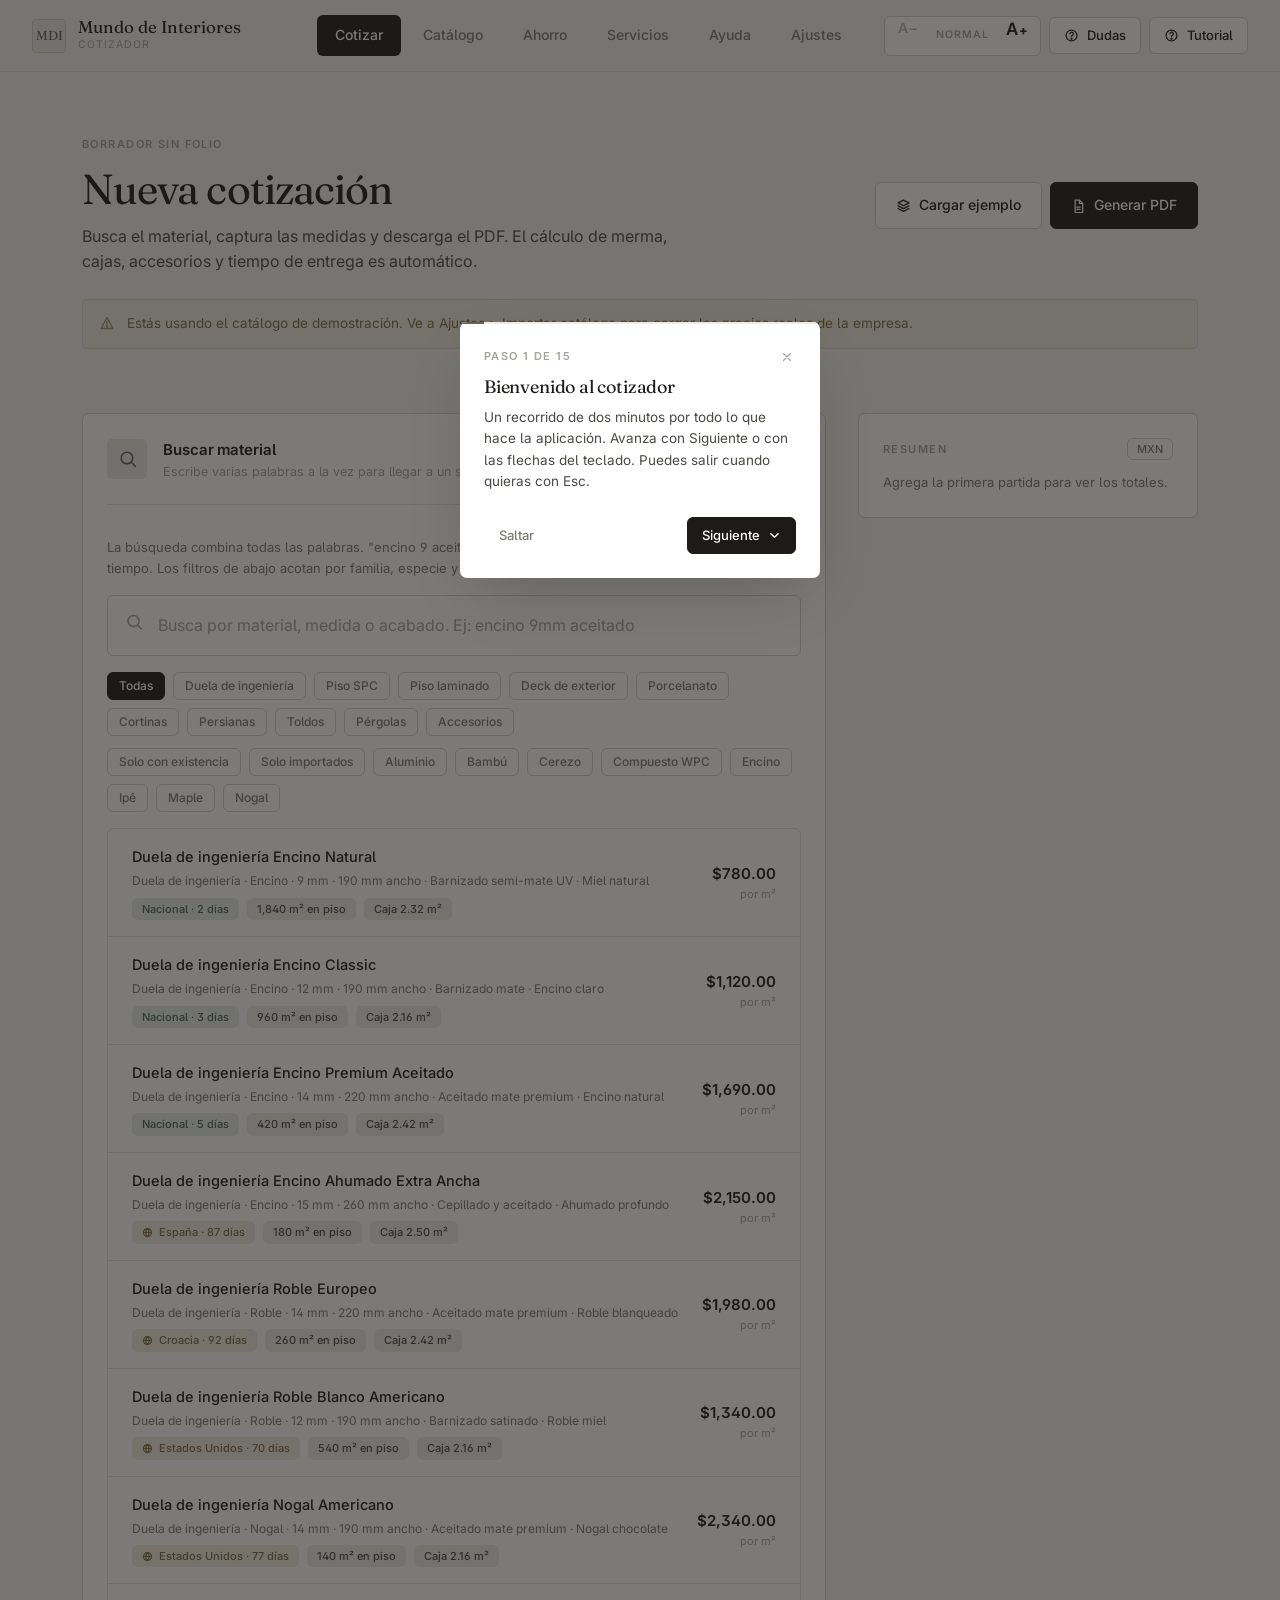
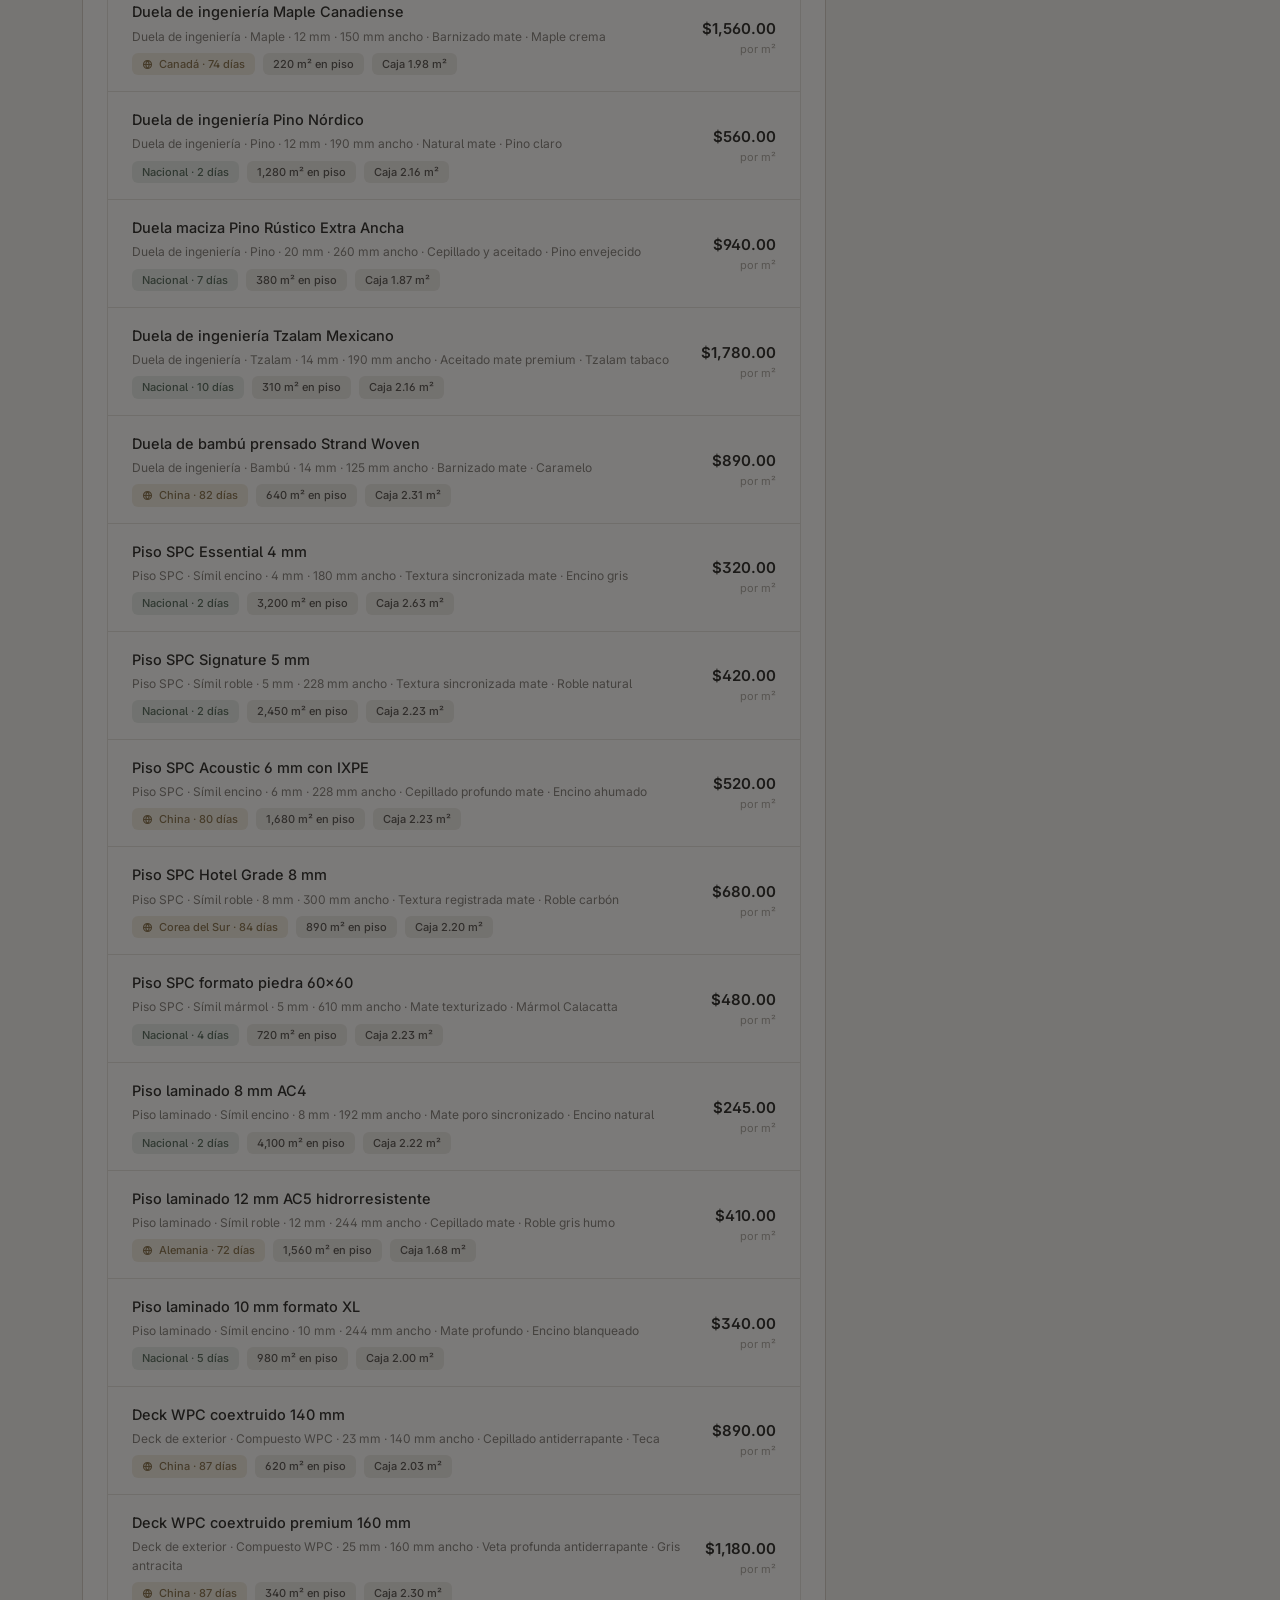
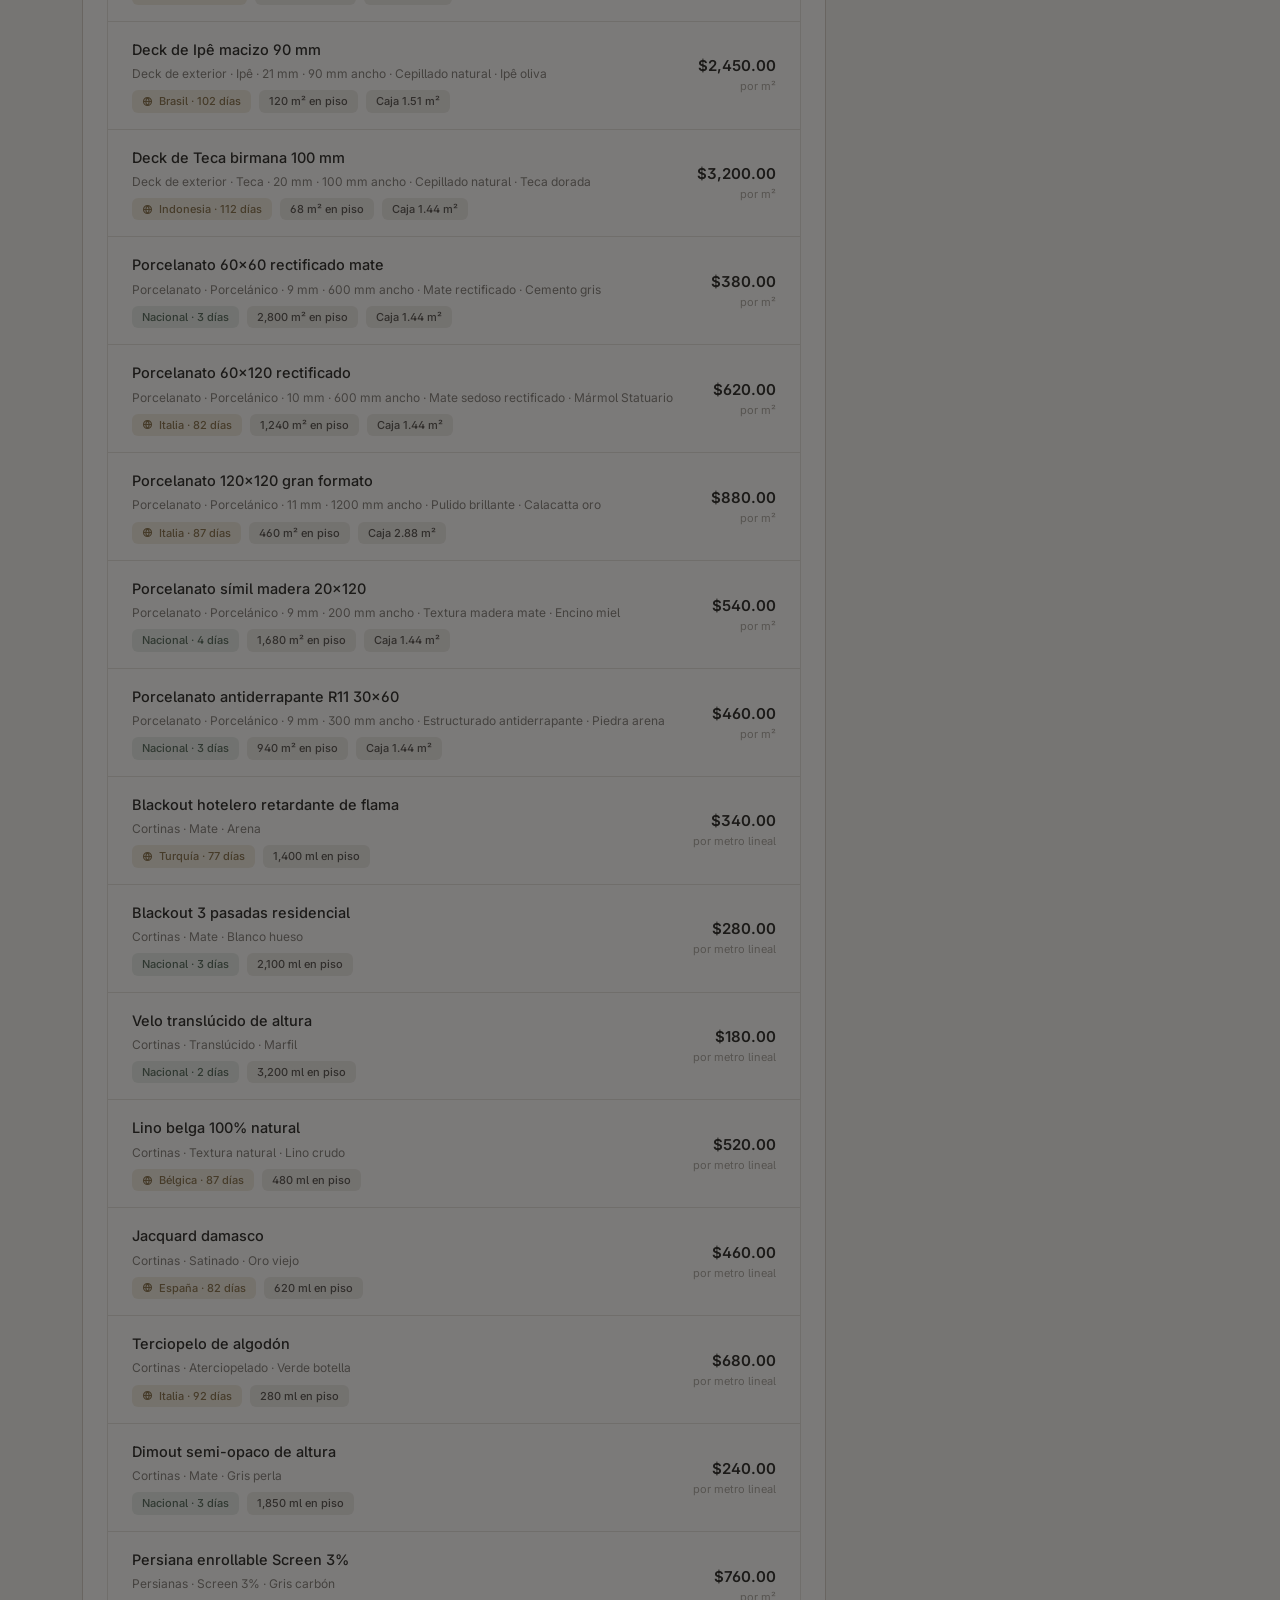
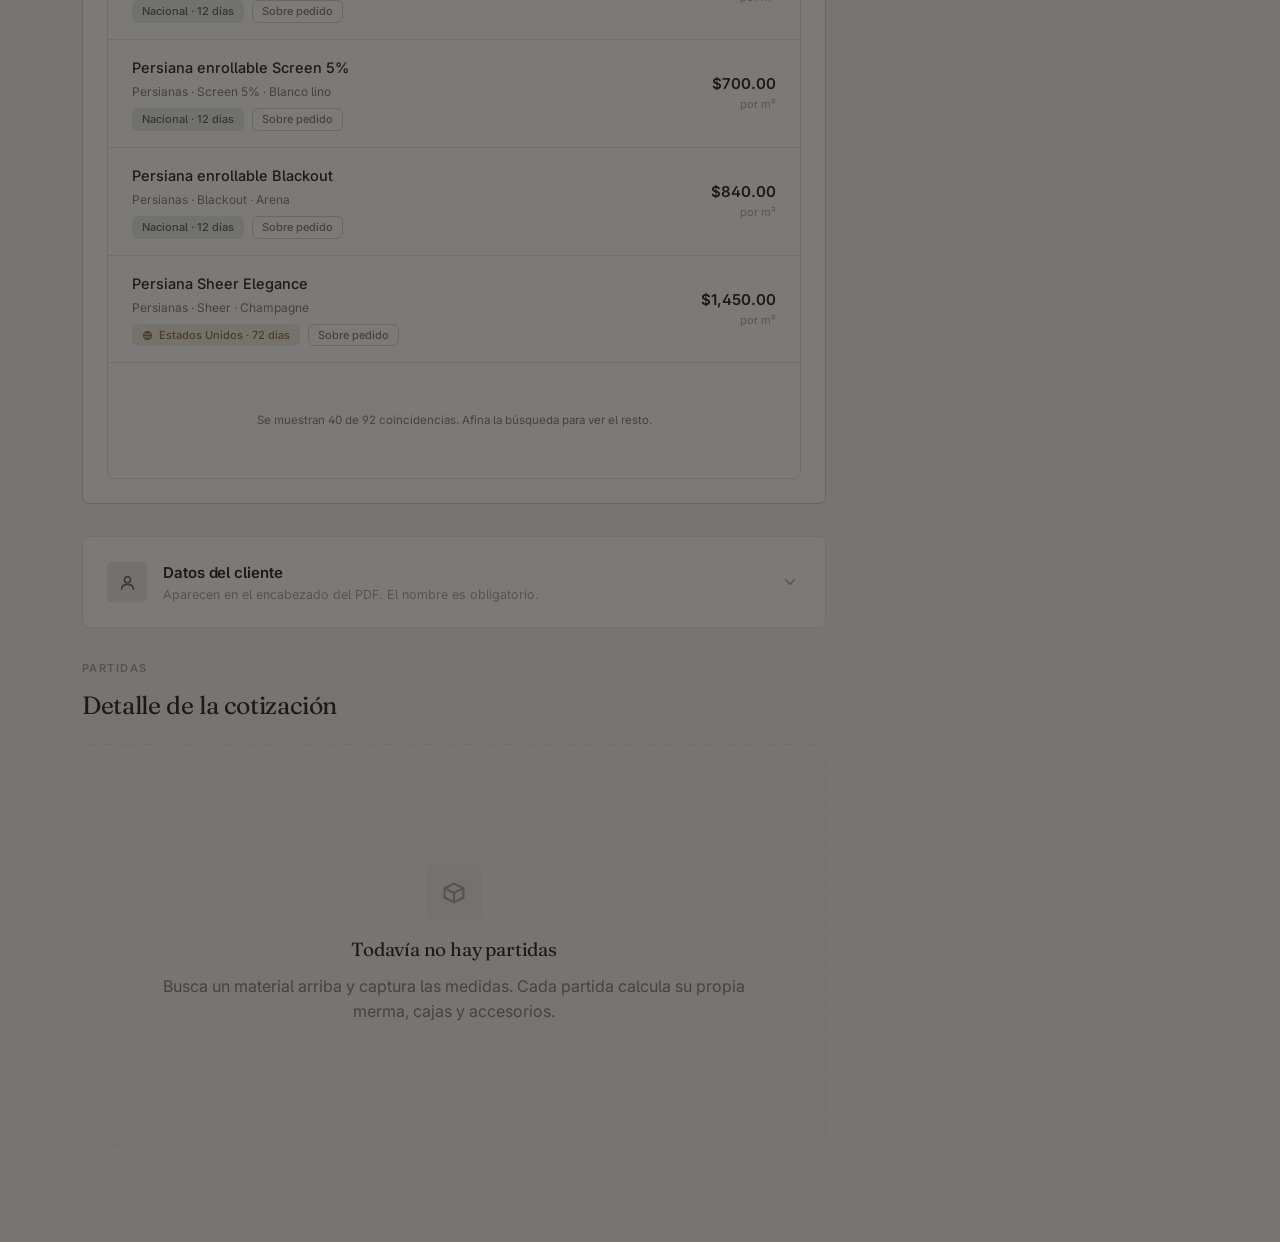
==== index.html @ 4771a7ab "Renombra la empresa a Mundo de Interiores Es el nombre real de la empresa de Fernando; el placeholde" ====
<!doctype html>
<html lang="es-MX">
<head>
  <meta charset="utf-8">
  <meta name="viewport" content="width=device-width, initial-scale=1, viewport-fit=cover">
  <title>Cotizador · Mundo de Interiores</title>
  <meta name="description" content="Cotizador de pisos de ingeniería, porcelanato y cortinería. Cálculo de merma, cajas, accesorios y tiempos de entrega, con PDF de hasta tres páginas.">
  <meta name="color-scheme" content="light">
  <meta name="theme-color" content="#F4F3F1">

  <link rel="preconnect" href="https://fonts.googleapis.com">
  <link rel="preconnect" href="https://fonts.gstatic.com" crossorigin>
  <link rel="stylesheet"
        href="https://fonts.googleapis.com/css2?family=Fraunces:opsz,wght@9..144,300;9..144,400;9..144,500&family=Inter:wght@400;500;600&display=swap">
  <!-- Sube el número de ?v= cada vez que publiques cambios, para saltar la caché del navegador. -->
  <link rel="stylesheet" href="css/app.css?v=14">

  <link rel="icon" href="data:image/svg+xml,%3Csvg xmlns='http://www.w3.org/2000/svg' viewBox='0 0 32 32'%3E%3Crect width='32' height='32' rx='6' fill='%23ECE9E5'/%3E%3Ctext x='16' y='21.5' font-family='Georgia,serif' font-size='13' fill='%236B6055' text-anchor='middle'%3EFMP%3C/text%3E%3C/svg%3E">
</head>
<body>
  <div class="shell" id="app">
    <noscript>
      <div style="padding:48px;text-align:center;font-family:system-ui">
        <h1>Se necesita JavaScript</h1>
        <p>Esta aplicación calcula las cotizaciones en tu navegador. Actívalo para continuar.</p>
      </div>
    </noscript>
  </div>

  <script src="vendor/jspdf.umd.min.js"></script>
  <script type="module" src="js/app.js"></script>
</body>
</html>
---- css/app.css ----
/* =========================================================================
   Sistema de diseño — neutros cálidos, reglas de un cabello, mucho aire.
   ========================================================================= */

:root {
  /* Superficies — neutros cálidos, sin saturación */
  --bg:            #F4F3F1;
  --surface:       #FFFFFF;
  --surface-2:     #FAF9F8;
  --surface-3:     #EDEBE8;

  /* Tinta */
  --ink:           #1C1B19;
  --ink-2:         #4C4945;
  --ink-3:         #7C7873;
  --ink-4:         #A6A29C;

  /* Acento piedra: cálido pero casi neutro */
  --accent:        #6B6055;
  --accent-2:      #857A6D;
  --accent-soft:   #ECE9E5;
  --accent-line:   #D3CDC5;

  /* Semánticos, desaturados */
  --ok:            #4A6153;
  --ok-soft:       #E8EDE9;
  --warn:          #806A42;
  --warn-soft:     #F1ECE1;
  --danger:        #8C4A45;
  --danger-soft:   #F2E7E5;

  /* Líneas */
  --line:          #E5E2DE;
  --line-2:        #D5D1CB;

  /* Espacio */
  --s1: 4px;  --s2: 8px;  --s3: 12px; --s4: 16px;
  --s5: 24px; --s6: 32px; --s7: 48px; --s8: 64px; --s9: 96px;

  /* Radios: geometría casi recta, apenas suavizada */
  --r1: 3px; --r2: 5px; --r3: 7px; --r4: 9px; --r-pill: 6px;

  --serif: 'Fraunces', 'Iowan Old Style', Georgia, 'Times New Roman', serif;
  --sans:  'Inter', -apple-system, BlinkMacSystemFont, 'Segoe UI', Roboto, sans-serif;
  --mono:  ui-monospace, 'SF Mono', Menlo, Consolas, monospace;

  --shadow-1: 0 1px 2px rgba(26, 23, 20, .04);
  --shadow-2: 0 4px 16px -6px rgba(26, 23, 20, .12);
  --shadow-3: 0 24px 60px -20px rgba(26, 23, 20, .26);

  --ease: cubic-bezier(.22, .61, .36, 1);
  --topbar-h: 72px;
}

*, *::before, *::after { box-sizing: border-box; }

html { -webkit-text-size-adjust: 100%; }

body {
  margin: 0;
  background: var(--bg);
  color: var(--ink);
  font-family: var(--sans);
  font-size: 15px;
  line-height: 1.6;
  font-feature-settings: 'cv05' 1, 'ss01' 1, 'tnum' 0;
  -webkit-font-smoothing: antialiased;
}

h1, h2, h3, h4 { margin: 0; font-weight: 400; letter-spacing: -.01em; }
p { margin: 0; }
button, input, select, textarea { font: inherit; color: inherit; }
a { color: var(--accent); text-underline-offset: 3px; }

::selection { background: var(--accent-soft); color: var(--accent); }

:focus-visible {
  outline: 2px solid var(--accent);
  outline-offset: 2px;
  border-radius: var(--r1);
}

/* ======================================================== estructura */

.shell { min-height: 100dvh; display: flex; flex-direction: column; }

.topbar {
  position: sticky; top: 0; z-index: 50;
  height: var(--topbar-h);
  display: flex; align-items: center; gap: var(--s5);
  padding: 0 var(--s6);
  background: rgba(244, 243, 241, .9);
  backdrop-filter: saturate(140%) blur(14px);
  border-bottom: 1px solid var(--line);
}

.brand { display: flex; align-items: center; gap: var(--s3); text-decoration: none; color: inherit; }

.brand__mark {
  width: 34px; height: 34px; flex: none;
  display: grid; place-items: center;
  border: 1px solid var(--accent-line);
  background: var(--accent-soft);
  border-radius: var(--r1);
  font-family: var(--serif); font-size: 13px; color: var(--accent);
}

.brand__name { font-family: var(--serif); font-size: 17px; line-height: 1.15; white-space: nowrap; }
.brand__sub  { font-size: 10.5px; color: var(--ink-4); letter-spacing: .09em; text-transform: uppercase; }

.nav { display: flex; gap: var(--s1); margin-left: auto; }

.nav__item {
  appearance: none; border: 0; background: transparent;
  padding: 9px 18px; border-radius: var(--r-pill);
  color: var(--ink-3); font-size: 14px; font-weight: 500;
  cursor: pointer; transition: background .18s var(--ease), color .18s var(--ease);
  white-space: nowrap;
}
.nav__item:hover { background: var(--surface-3); color: var(--ink); }
.nav__item[aria-current='page'] { background: var(--ink); color: #fff; }

.main { flex: 1; width: 100%; max-width: 1180px; margin: 0 auto; padding: var(--s8) var(--s6) var(--s9); }
.view { animation: entrar .38s var(--ease) both; }
@keyframes entrar { from { opacity: 0; transform: translateY(8px); } }

@media (prefers-reduced-motion: reduce) {
  *, *::before, *::after { animation-duration: .01ms !important; transition-duration: .01ms !important; }
}

/* ======================================================== tipografía */

.eyebrow {
  font-size: 11px; letter-spacing: .13em; text-transform: uppercase;
  color: var(--ink-4); font-weight: 600;
}

.display   { font-family: var(--serif); font-size: clamp(30px, 4.2vw, 42px); line-height: 1.1; letter-spacing: -.022em; }
.title     { font-family: var(--serif); font-size: 25px; line-height: 1.2; letter-spacing: -.015em; }
.subtitle  { font-family: var(--serif); font-size: 19px; line-height: 1.3; }
.lead      { font-size: 16px; color: var(--ink-2); max-width: 62ch; }
.muted     { color: var(--ink-3); }
.small     { font-size: 13px; }
.tiny      { font-size: 11.5px; color: var(--ink-4); }
.num       { font-variant-numeric: tabular-nums; }

/* ======================================================== secciones */

.section { margin-bottom: var(--s8); }
.section__head { display: flex; align-items: flex-end; gap: var(--s4); margin-bottom: var(--s5); flex-wrap: wrap; }
.section__head > .grow { flex: 1; min-width: 0; }
.rule { height: 1px; background: var(--line); border: 0; margin: var(--s6) 0; }

.stack   { display: flex; flex-direction: column; }
.stack-2 { gap: var(--s2); } .stack-3 { gap: var(--s3); }
.stack-4 { gap: var(--s4); } .stack-5 { gap: var(--s5); } .stack-6 { gap: var(--s6); }
.row     { display: flex; align-items: center; gap: var(--s3); flex-wrap: wrap; }
.row--tight { gap: var(--s2); }
.spacer  { flex: 1; }

.grid-2 { display: grid; grid-template-columns: repeat(2, minmax(0, 1fr)); gap: var(--s4); }
.grid-3 { display: grid; grid-template-columns: repeat(3, minmax(0, 1fr)); gap: var(--s4); }
.grid-4 { display: grid; grid-template-columns: repeat(4, minmax(0, 1fr)); gap: var(--s4); }
@media (max-width: 900px) { .grid-3, .grid-4 { grid-template-columns: repeat(2, minmax(0, 1fr)); } }
@media (max-width: 620px) { .grid-2, .grid-3, .grid-4 { grid-template-columns: 1fr; } }

/* ======================================================== tarjetas */

.card {
  background: var(--surface);
  border: 1px solid var(--line);
  border-radius: var(--r3);
  padding: var(--s5);
}
.card--flat  { background: var(--surface-2); }
.card--quiet { border-style: dashed; background: transparent; }
.card--pad-lg { padding: var(--s6); }

/* ======================================================== botones */

.btn {
  appearance: none; cursor: pointer;
  display: inline-flex; align-items: center; justify-content: center; gap: var(--s2);
  padding: 11px 20px; border-radius: var(--r-pill);
  border: 1px solid var(--line-2); background: var(--surface); color: var(--ink);
  font-size: 14px; font-weight: 500; white-space: nowrap;
  transition: background .16s var(--ease), border-color .16s var(--ease),
              transform .16s var(--ease), box-shadow .16s var(--ease), color .16s var(--ease);
}
.btn:hover  { background: var(--surface-3); border-color: var(--ink-4); }
.btn:active { transform: translateY(1px); }
.btn[disabled] { opacity: .4; pointer-events: none; }

.btn--primary { background: var(--ink); border-color: var(--ink); color: #fff; }
.btn--primary:hover { background: #35332F; border-color: #35332F; box-shadow: var(--shadow-2); }

.btn--accent { background: var(--accent); border-color: var(--accent); color: #fff; }
.btn--accent:hover { background: var(--accent-2); border-color: var(--accent-2); }

.btn--ghost { background: transparent; border-color: transparent; color: var(--ink-3); }
.btn--ghost:hover { background: var(--surface-3); color: var(--ink); }

.btn--danger { color: var(--danger); border-color: transparent; background: transparent; }
.btn--danger:hover { background: var(--danger-soft); border-color: transparent; }

.btn--sm { padding: 7px 14px; font-size: 13px; }
.btn--lg { padding: 15px 30px; font-size: 15px; }
.btn--block { width: 100%; }
.btn--icon { padding: 8px; width: 34px; height: 34px; border-radius: var(--r-pill); }

/* ======================================================== pastillas */

.pill {
  display: inline-flex; align-items: center; gap: 6px;
  padding: 4px 11px; border-radius: var(--r-pill);
  background: var(--surface-3); color: var(--ink-2);
  font-size: 12px; font-weight: 500; line-height: 1.5; white-space: nowrap;
  border: 1px solid transparent;
}
.pill--accent { background: var(--accent-soft); color: var(--accent); }
.pill--ok     { background: var(--ok-soft);     color: var(--ok); }
.pill--warn   { background: var(--warn-soft);   color: var(--warn); }
.pill--danger { background: var(--danger-soft); color: var(--danger); }
.pill--outline{ background: transparent; border-color: var(--line-2); color: var(--ink-3); }
.pill--sm     { padding: 2px 9px; font-size: 11px; }

.pill-toggle {
  cursor: pointer; user-select: none;
  background: transparent; border: 1px solid var(--line-2); color: var(--ink-3);
  transition: all .16s var(--ease);
}
.pill-toggle:hover { border-color: var(--ink-4); color: var(--ink); }
.pill-toggle[aria-pressed='true'] { background: var(--ink); border-color: var(--ink); color: #fff; }

.pill-group { display: flex; flex-wrap: wrap; gap: var(--s2); }

/* ======================================================== disclosure (flecha ↓) */

.disc {
  border: 1px solid var(--line);
  border-radius: var(--r2);
  background: var(--surface);
  overflow: hidden;
  transition: border-color .18s var(--ease), box-shadow .18s var(--ease);
}
.disc[open] { border-color: var(--line-2); box-shadow: var(--shadow-1); }
.disc + .disc { margin-top: var(--s2); }

.disc__head {
  list-style: none; cursor: pointer;
  display: flex; align-items: center; gap: var(--s3);
  padding: 14px var(--s4);
  font-weight: 500; font-size: 14px;
  transition: background .16s var(--ease);
}
.disc__head::-webkit-details-marker { display: none; }
.disc__head:hover { background: var(--surface-2); }

.disc__chev {
  margin-left: auto; flex: none;
  width: 22px; height: 22px; display: grid; place-items: center;
  color: var(--ink-4);
  transition: transform .26s var(--ease), color .18s var(--ease);
}
.disc[open] .disc__chev { transform: rotate(180deg); color: var(--accent); }
.disc__head:hover .disc__chev { color: var(--accent); }

.disc__body {
  padding: 0 var(--s4) var(--s4);
  color: var(--ink-2); font-size: 14px;
  animation: abrir .26s var(--ease) both;
}
@keyframes abrir { from { opacity: 0; transform: translateY(-4px); } }

.disc--plain { border: 0; background: transparent; }
.disc--plain .disc__head { padding: 10px 0; }
.disc--plain .disc__body { padding: 0 0 var(--s4); }

/* Botón-explicación: la acción y su explicación en un solo bloque. */
.action {
  border: 1px solid var(--line); border-radius: var(--r3);
  background: var(--surface); overflow: hidden;
  transition: border-color .18s var(--ease), box-shadow .18s var(--ease), transform .18s var(--ease);
}
.action:hover { border-color: var(--accent-line); box-shadow: var(--shadow-2); }
.action[open] { border-color: var(--accent-line); }

.action__head {
  list-style: none; cursor: pointer;
  display: flex; align-items: center; gap: var(--s4);
  padding: var(--s5);
}
.action__head::-webkit-details-marker { display: none; }

.action__icon {
  width: 40px; height: 40px; flex: none;
  display: grid; place-items: center;
  border-radius: var(--r2);
  background: var(--accent-soft); color: var(--accent);
}
.action__text { flex: 1; min-width: 0; }
.action__title { display: block; font-size: 15px; font-weight: 600; letter-spacing: -.005em; }
.action__hint  { display: block; font-size: 12.5px; color: var(--ink-4); margin-top: 1px; line-height: 1.4; }
.action__body  { padding: 0 var(--s5) var(--s5); }
.action__body > .rule:first-child { margin-top: 0; }

/* ======================================================== campos */

.field { display: flex; flex-direction: column; gap: 6px; min-width: 0; }
.field__label { font-size: 12.5px; font-weight: 500; color: var(--ink-3); }
.field__hint  { font-size: 11.5px; color: var(--ink-4); }

.input, .select, .textarea {
  width: 100%;
  padding: 11px 14px;
  border: 1px solid var(--line-2);
  border-radius: var(--r2);
  background: var(--surface);
  font-size: 14.5px;
  transition: border-color .16s var(--ease), box-shadow .16s var(--ease), background .16s var(--ease);
}
.input::placeholder, .textarea::placeholder { color: var(--ink-4); }
.input:hover, .select:hover, .textarea:hover { border-color: var(--ink-4); }
.input:focus, .select:focus, .textarea:focus {
  outline: none; border-color: var(--accent);
  box-shadow: 0 0 0 3px var(--accent-soft);
}
.textarea { resize: vertical; min-height: 78px; line-height: 1.55; }

.select {
  appearance: none;
  background-image: url("data:image/svg+xml,%3Csvg xmlns='http://www.w3.org/2000/svg' width='12' height='8' viewBox='0 0 12 8'%3E%3Cpath d='M1 1.5L6 6.5L11 1.5' stroke='%23857A6D' stroke-width='1.6' fill='none' stroke-linecap='round' stroke-linejoin='round'/%3E%3C/svg%3E");
  background-repeat: no-repeat; background-position: right 14px center;
  padding-right: 38px;
}

.input--num { text-align: right; font-variant-numeric: tabular-nums; }

.input-group { display: flex; align-items: stretch; }
.input-group .input { border-radius: var(--r2) 0 0 var(--r2); border-right: 0; }
.input-group__suffix {
  display: grid; place-items: center; padding: 0 13px;
  border: 1px solid var(--line-2); border-radius: 0 var(--r2) var(--r2) 0;
  background: var(--surface-3); color: var(--ink-3);
  font-size: 13px; white-space: nowrap;
}

.check { display: flex; align-items: flex-start; gap: 10px; cursor: pointer; padding: 7px 0; }
.check input { width: 17px; height: 17px; margin: 2px 0 0; accent-color: var(--accent); cursor: pointer; flex: none; }
.check__text  { font-size: 14px; line-height: 1.45; }
.check__hint  { font-size: 11.5px; color: var(--ink-4); }

/* ======================================================== buscador */

.search { position: relative; }
.search__icon { position: absolute; left: 18px; top: 50%; transform: translateY(-50%); color: var(--ink-4); pointer-events: none; }
.search__input {
  width: 100%; padding: 17px 52px 17px 50px;
  border: 1px solid var(--line-2); border-radius: var(--r-pill);
  background: var(--surface); font-size: 16px;
  transition: border-color .16s var(--ease), box-shadow .16s var(--ease);
}
.search__input::placeholder { color: var(--ink-4); }
.search__input:focus { outline: none; border-color: var(--accent); box-shadow: 0 0 0 4px var(--accent-soft); }
.search__clear { position: absolute; right: 12px; top: 50%; transform: translateY(-50%); }

/* ======================================================== resultados */

.res { border: 1px solid var(--line); border-radius: var(--r3); background: var(--surface); overflow: hidden; }
.res__item {
  display: flex; align-items: center; gap: var(--s4);
  padding: var(--s4) var(--s5);
  cursor: pointer; width: 100%; text-align: left;
  background: transparent; border: 0; border-bottom: 1px solid var(--line);
  transition: background .14s var(--ease);
}
.res__item:last-child { border-bottom: 0; }
.res__item:hover, .res__item.is-active { background: var(--surface-2); }
.res__item:hover .res__name { color: var(--accent); }

.res__main  { flex: 1; min-width: 0; }
.res__name  { font-size: 14.5px; font-weight: 500; }
.res__meta  { font-size: 12px; color: var(--ink-3); margin-top: 3px; }
.res__price { text-align: right; flex: none; }
.res__amount{ font-size: 15px; font-weight: 600; font-variant-numeric: tabular-nums; }
.res__unit  { font-size: 11px; color: var(--ink-4); }

.res__empty { padding: var(--s7) var(--s5); text-align: center; color: var(--ink-3); }

/* ======================================================== partidas */

.linea {
  border: 1px solid var(--line); border-radius: var(--r3);
  background: var(--surface); overflow: hidden;
}
.linea + .linea { margin-top: var(--s3); }
.linea__head { display: flex; align-items: flex-start; gap: var(--s4); padding: var(--s5); }
.linea__idx {
  width: 26px; height: 26px; flex: none; display: grid; place-items: center;
  border-radius: var(--r-pill); background: var(--surface-3);
  font-size: 12px; font-weight: 600; color: var(--ink-3);
}
.linea__body { padding: 0 var(--s5) var(--s5); border-top: 1px solid var(--line); margin-top: 0; padding-top: var(--s5); }
.linea__total { text-align: right; flex: none; }

.desglose { background: var(--surface-2); border-radius: var(--r2); padding: var(--s4); font-size: 13px; }
.desglose__row { display: flex; align-items: baseline; gap: var(--s3); padding: 5px 0; }
.desglose__row + .desglose__row { border-top: 1px dashed var(--line); }
.desglose__label { color: var(--ink-3); flex: 1; min-width: 0; }
.desglose__val { font-variant-numeric: tabular-nums; font-weight: 500; white-space: nowrap; }
.desglose__row--total { border-top: 1px solid var(--line-2) !important; margin-top: 4px; padding-top: 9px; font-weight: 600; }

/* ======================================================== resumen */

.resumen {
  position: sticky; top: calc(var(--topbar-h) + var(--s5));
  border: 1px solid var(--line-2); border-radius: var(--r3);
  background: var(--surface); overflow: hidden;
}
.resumen__body { padding: var(--s5); }
.resumen__row { display: flex; justify-content: space-between; gap: var(--s3); padding: 7px 0; font-size: 14px; }
.resumen__row .k { color: var(--ink-3); }
.resumen__row .v { font-variant-numeric: tabular-nums; font-weight: 500; }
.resumen__total {
  background: var(--ink); color: #fff;
  padding: var(--s4) var(--s5);
  display: flex; justify-content: space-between; align-items: baseline; gap: var(--s3);
}
.resumen__total .k { font-size: 12px; letter-spacing: .1em; text-transform: uppercase; opacity: .72; }
.resumen__total .v { font-size: 22px; font-family: var(--serif); font-variant-numeric: tabular-nums; }

.margen-bar { height: 5px; border-radius: 2px; background: var(--surface-3); overflow: hidden; }
.margen-bar__fill { height: 100%; border-radius: 2px; transition: width .5s var(--ease), background .3s var(--ease); }

/* ======================================================== kpi */

.kpi { border: 1px solid var(--line); border-radius: var(--r2); background: var(--surface); padding: var(--s4); }
.kpi__label { font-size: 11.5px; color: var(--ink-4); letter-spacing: .06em; text-transform: uppercase; font-weight: 600; }
.kpi__value { font-family: var(--serif); font-size: 25px; line-height: 1.25; margin-top: 4px; font-variant-numeric: tabular-nums; }
.kpi__note  { font-size: 12px; color: var(--ink-3); }

/* ======================================================== tabla */

.tabla { width: 100%; border-collapse: collapse; font-size: 13.5px; }
.tabla th {
  text-align: left; padding: 11px var(--s3);
  font-size: 11px; letter-spacing: .07em; text-transform: uppercase;
  color: var(--ink-4); font-weight: 600;
  border-bottom: 1px solid var(--line-2); white-space: nowrap;
}
.tabla td { padding: 13px var(--s3); border-bottom: 1px solid var(--line); vertical-align: middle; }
.tabla tbody tr { transition: background .14s var(--ease); }
.tabla tbody tr:hover { background: var(--surface-2); }
.tabla .r { text-align: right; font-variant-numeric: tabular-nums; }
.tabla-wrap { overflow-x: auto; border: 1px solid var(--line); border-radius: var(--r3); background: var(--surface); }
.tabla-wrap > .tabla { min-width: 780px; }

/* ======================================================== modal */

.modal-bg {
  position: fixed; inset: 0; z-index: 100;
  background: rgba(26, 23, 20, .34);
  backdrop-filter: blur(3px);
  display: grid; place-items: start center;
  padding: var(--s6) var(--s4) var(--s8);
  overflow-y: auto;
  animation: fundir .2s var(--ease) both;
}
@keyframes fundir { from { opacity: 0; } }

.modal {
  width: min(100%, 700px);
  background: var(--surface);
  border-radius: var(--r4);
  box-shadow: var(--shadow-3);
  animation: subir .3s var(--ease) both;
}
.modal--ancho { width: min(100%, 980px); }
@keyframes subir { from { opacity: 0; transform: translateY(20px) scale(.985); } }

.modal__head {
  display: flex; align-items: flex-start; gap: var(--s4);
  padding: var(--s6) var(--s6) var(--s4);
  border-bottom: 1px solid var(--line);
}
.modal__body { padding: var(--s6); }
.modal__foot {
  display: flex; gap: var(--s3); justify-content: flex-end; align-items: center;
  padding: var(--s4) var(--s6) var(--s6);
  border-top: 1px solid var(--line); flex-wrap: wrap;
}

/* ======================================================== avisos */

.nota {
  display: flex; gap: var(--s3); align-items: flex-start;
  padding: 13px var(--s4);
  border-radius: var(--r2);
  background: var(--surface-2);
  border: 1px solid var(--line);
  font-size: 13.5px; color: var(--ink-2);
}
.nota--accent { background: var(--accent-soft); border-color: var(--accent-line); color: var(--accent); }
.nota--warn   { background: var(--warn-soft);   border-color: #E2D8C2;            color: var(--warn); }
.nota--ok     { background: var(--ok-soft);     border-color: #CFDCD3;            color: var(--ok); }
.nota--danger { background: var(--danger-soft); border-color: #E4CCC8;            color: var(--danger); }
.nota svg { flex: none; margin-top: 2px; opacity: .75; }

.toast-zona { position: fixed; bottom: var(--s5); left: 50%; transform: translateX(-50%); z-index: 200; display: flex; flex-direction: column; gap: var(--s2); align-items: center; pointer-events: none; }
.toast {
  display: flex; align-items: center; gap: var(--s3);
  padding: 13px 22px; border-radius: var(--r-pill);
  background: var(--ink); color: #fff; font-size: 14px;
  box-shadow: var(--shadow-3);
  animation: toast-in .3s var(--ease) both;
}
.toast--err { background: var(--danger); }
@keyframes toast-in { from { opacity: 0; transform: translateY(12px); } }

/* ======================================================== vacío */

.vacio { text-align: center; padding: var(--s9) var(--s5); }
.vacio__icon {
  width: 56px; height: 56px; margin: 0 auto var(--s4);
  display: grid; place-items: center; border-radius: var(--r3);
  background: var(--surface-3); color: var(--ink-4);
}

/* ======================================================== ayuda */

.faq-cat { margin-bottom: var(--s7); }
.faq-cat__title { font-family: var(--serif); font-size: 21px; margin-bottom: var(--s4); }
.formula {
  font-family: var(--mono); font-size: 12.5px;
  background: var(--surface-3); border-radius: var(--r2);
  padding: var(--s4); margin: var(--s3) 0;
  color: var(--ink-2); line-height: 1.85; overflow-x: auto; white-space: pre;
}
.formula b { color: var(--accent); font-weight: 600; }

.paso { display: flex; gap: var(--s4); padding: var(--s3) 0; }
.paso__n {
  width: 24px; height: 24px; flex: none; display: grid; place-items: center;
  border-radius: var(--r-pill); background: var(--accent-soft); color: var(--accent);
  font-size: 11.5px; font-weight: 700;
}

/* ======================================================== layout cotizador */

.cotizador { display: grid; grid-template-columns: minmax(0, 1fr) 340px; gap: var(--s6); align-items: start; }
@media (max-width: 1040px) { .cotizador { grid-template-columns: 1fr; } .resumen { position: static; } }

@media (max-width: 720px) {
  .topbar { height: auto; flex-direction: column; align-items: stretch; gap: var(--s3); padding: var(--s4); position: static; }
  .nav { margin-left: 0; overflow-x: auto; padding-bottom: 2px; }
  .js-tutorial { align-self: flex-start; }
  .main { padding: var(--s6) var(--s4) var(--s8); }
  .modal__head, .modal__body, .modal__foot { padding-left: var(--s4); padding-right: var(--s4); }
}

/* ======================================================== utilidades */

.hidden { display: none !important; }
.nowrap { white-space: nowrap; }
.truncate { overflow: hidden; text-overflow: ellipsis; white-space: nowrap; }
.mt-0 { margin-top: 0; } .mt-3 { margin-top: var(--s3); } .mt-4 { margin-top: var(--s4); }
.mt-5 { margin-top: var(--s5); } .mt-6 { margin-top: var(--s6); }
.mb-0 { margin-bottom: 0; } .mb-3 { margin-bottom: var(--s3); } .mb-4 { margin-bottom: var(--s4); }
.mb-5 { margin-bottom: var(--s5); }
.text-r { text-align: right; } .text-c { text-align: center; }
.w-full { width: 100%; }

/* ======================================================== tutorial guiado */

.tour { position: fixed; inset: 0; z-index: 300; pointer-events: none; }

.tour__foco {
  position: fixed;
  border-radius: var(--r2);
  box-shadow: 0 0 0 9999px rgba(28, 27, 25, .58);
  border: 1.5px solid rgba(255, 255, 255, .9);
  transition: left .32s var(--ease), top .32s var(--ease),
              width .32s var(--ease), height .32s var(--ease), opacity .2s var(--ease);
  pointer-events: none;
}

.tour__globo {
  position: fixed;
  width: min(360px, calc(100vw - 28px));
  background: var(--surface);
  border-radius: var(--r3);
  box-shadow: var(--shadow-3);
  overflow: hidden;
  pointer-events: auto;
  transition: left .32s var(--ease), top .32s var(--ease), opacity .22s var(--ease);
}

.tour__barra { height: 2px; background: var(--surface-3); }
.tour__barra-fill { height: 100%; background: var(--accent); transition: width .35s var(--ease); }

.tour__cuerpo { padding: var(--s5); }
.tour__titulo { font-family: var(--serif); font-size: 18px; line-height: 1.25; margin: 10px 0 0; }
.tour__texto  { font-size: 13.5px; color: var(--ink-2); margin-top: 8px; line-height: 1.6; }
.tour__pie    { display: flex; align-items: center; gap: var(--s2); margin-top: var(--s5); }

.tour__x {
  appearance: none; border: 0; background: transparent; cursor: pointer;
  color: var(--ink-4); padding: 2px; line-height: 0; border-radius: var(--r1);
}
.tour__x:hover { color: var(--ink); background: var(--surface-3); }

/* ======================================================== detalle táctil */

.btn, .pill-toggle, .res__item, .nav__item { -webkit-tap-highlight-color: transparent; }

.res__item:active { background: var(--surface-3); }
.pill-toggle:active { transform: scale(.97); }

.kpi__value, .resumen__total .v { transition: color .25s var(--ease); }

.linea { animation: linea-in .32s var(--ease) both; }
@keyframes linea-in { from { opacity: 0; transform: translateY(10px); } }

/* ======================================================== tablero de ahorro */

:root {
  /* Serie categórica validada: separación CVD 15.4, visión normal 17.2 */
  --dato-1: #155FA8;
  --dato-2: #B98216;
  --dato-3: #9C4530;
}

.hero-ahorro {
  display: grid; grid-template-columns: minmax(0, 1.6fr) minmax(0, 1fr);
  gap: var(--s6); align-items: center;
  background: var(--surface); border: 1px solid var(--line-2);
  border-radius: var(--r3); padding: var(--s6);
}
@media (max-width: 780px) { .hero-ahorro { grid-template-columns: 1fr; gap: var(--s5); } }

.hero-ahorro__cifra {
  font-family: var(--serif);
  font-size: clamp(38px, 6vw, 62px); line-height: 1; letter-spacing: -.025em;
  font-variant-numeric: tabular-nums; margin-top: 8px;
}
.hero-ahorro__lado {
  display: grid; gap: var(--s4);
  border-left: 1px solid var(--line); padding-left: var(--s6);
}
@media (max-width: 780px) {
  .hero-ahorro__lado { border-left: 0; padding-left: 0; border-top: 1px solid var(--line); padding-top: var(--s5); }
}
.hero-ahorro__sub {
  font-family: var(--serif); font-size: 24px; line-height: 1.15;
  font-variant-numeric: tabular-nums; margin-top: 4px;
}

/* Barra de composición: 2 px de aire entre segmentos, extremos redondeados */
.barra-comp { display: flex; gap: 2px; height: 30px; }
.barra-comp__seg { border-radius: 2px; transition: opacity .16s var(--ease); }
.barra-comp__seg:first-child { border-radius: 4px 2px 2px 4px; }
.barra-comp__seg:last-child  { border-radius: 2px 4px 4px 2px; }
.barra-comp:hover .barra-comp__seg { opacity: .55; }
.barra-comp .barra-comp__seg:hover { opacity: 1; }

.leyenda { display: flex; flex-wrap: wrap; gap: var(--s5); }
.leyenda__item { display: flex; align-items: flex-start; gap: 9px; }
.leyenda__punto { width: 10px; height: 10px; border-radius: 2px; margin-top: 5px; flex: none; }

/* Columnas mensuales */
.barras { display: flex; align-items: flex-end; justify-content: flex-start; gap: var(--s3); min-height: 180px; overflow-x: auto; padding-bottom: 2px; }
.barras__col { flex: 1; min-width: 46px; max-width: 96px; display: flex; flex-direction: column; align-items: center; gap: 6px; }
.barras__valor { font-size: 10.5px; color: var(--ink-3); white-space: nowrap; }
.barras__pista { width: 100%; height: 130px; display: flex; align-items: flex-end; background: var(--surface-3); border-radius: 3px; }
.barras__barra {
  width: 100%; background: var(--dato-2);
  border-radius: 4px 4px 2px 2px;
  transition: opacity .16s var(--ease);
}
.barras:hover .barras__barra { opacity: .5; }
.barras__col:hover .barras__barra { opacity: 1; }
.barras__etq  { font-size: 11.5px; color: var(--ink-2); font-weight: 500; }
.barras__etq2 { font-size: 10.5px; color: var(--ink-4); }

/* ======================================================== servicios */

.servicio {
  display: grid; grid-template-columns: 34px minmax(0, 1fr) auto;
  gap: var(--s4); align-items: start;
  padding: var(--s4) 0; border-bottom: 1px solid var(--line);
}
.servicio:last-child { border-bottom: 0; }
.servicio__icono {
  width: 34px; height: 34px; display: grid; place-items: center;
  border-radius: var(--r2); background: var(--accent-soft); color: var(--accent);
}
.servicio__t { font-size: 14.5px; font-weight: 600; }
.servicio__d { font-size: 13px; color: var(--ink-3); margin-top: 3px; line-height: 1.5; }
@media (max-width: 620px) { .servicio { grid-template-columns: 34px minmax(0, 1fr); } .servicio > .pill { grid-column: 2; justify-self: start; } }

/* ======================================================== mensajes */

.mensaje-caja {
  border: 1px solid var(--line); border-radius: var(--r2);
  background: var(--surface-2); padding: var(--s4);
  font-size: 13px; line-height: 1.6; color: var(--ink-2);
  white-space: pre-wrap; max-height: 260px; overflow-y: auto;
}

/* En teléfono los botones del encabezado bajan debajo del texto, en vez de
   estrujar la descripción en una columna de cinco palabras. */
@media (max-width: 620px) {
  .view > header .row { flex-direction: column; align-items: stretch; }
  .view > header .row > div[style*="flex:1"] { min-width: 100%; }
  .view > header .row > .row { justify-content: flex-start; }
  .view > header .row > .row .btn { flex: 1; }
}

/* ======================================================== texto grande
   Modo de lectura cómoda. Escala toda la interfaz desde la raíz para que
   nadie tenga que pelearse con el zoom del navegador. */

html.texto-grande { font-size: 118%; }
html.texto-mayor  { font-size: 136%; }
html.texto-mayor body,
html.texto-grande body { font-size: 17px; line-height: 1.68; }
html.texto-mayor .small,
html.texto-grande .small  { font-size: 15px; }
html.texto-mayor .tiny,
html.texto-grande .tiny   { font-size: 13.5px; }
html.texto-mayor .lead,
html.texto-grande .lead   { font-size: 18.5px; }
html.texto-mayor .btn,
html.texto-grande .btn    { padding: 14px 24px; font-size: 16px; }
html.texto-grande .btn--sm{ padding: 10px 18px; font-size: 15px; }
html.texto-mayor .input,
html.texto-mayor .select,
html.texto-mayor .textarea,
html.texto-grande .input,
html.texto-grande .select,
html.texto-grande .textarea { padding: 14px 16px; font-size: 16.5px; }
html.texto-mayor .search__input,
html.texto-grande .search__input { padding: 20px 54px; font-size: 18px; }
html.texto-mayor .pill,
html.texto-grande .pill   { font-size: 14px; padding: 6px 14px; }
html.texto-mayor .pill--sm,
html.texto-grande .pill--sm { font-size: 13px; padding: 4px 11px; }
html.texto-mayor .tabla,
html.texto-grande .tabla  { font-size: 15.5px; }
html.texto-mayor .tabla,
html.texto-mayor .tabla td,
html.texto-grande .tabla td { padding: 16px var(--s3); }
html.texto-mayor .nav__item,
html.texto-grande .nav__item { padding: 12px 20px; font-size: 16px; }
html.texto-mayor .field__label,
html.texto-grande .field__label { font-size: 14.5px; }
html.texto-mayor .action__title,
html.texto-grande .action__title { font-size: 17px; }
html.texto-mayor .action__hint,
html.texto-grande .action__hint  { font-size: 14px; }
html.texto-mayor .desglose,
html.texto-grande .desglose { font-size: 15px; }
html.texto-mayor .chat,
html.texto-grande .chat { width: min(440px, calc(100vw - 24px)); }

.topbar__acciones { display: flex; gap: var(--s2); align-items: center; }
.tamano {
  display: inline-flex; align-items: center; gap: 2px;
  border: 1px solid var(--line-2); border-radius: var(--r-pill);
  background: var(--surface); padding: 3px;
}
.tamano__btn {
  appearance: none; cursor: pointer;
  display: inline-flex; align-items: baseline; gap: 1px;
  min-width: 40px; height: 32px; justify-content: center;
  border: 0; border-radius: 4px; background: transparent; color: var(--ink);
  font-weight: 600; font-size: 14px; line-height: 1;
  transition: background .16s var(--ease), color .16s var(--ease);
}
.tamano__btn--mas { font-size: 17px; }
.tamano__signo { font-size: 13px; font-weight: 700; }
.tamano__btn:hover:not(:disabled) { background: var(--surface-3); }
.tamano__btn:disabled { opacity: .32; cursor: default; }
.tamano__etq {
  font-size: 10.5px; letter-spacing: .09em; text-transform: uppercase;
  color: var(--ink-4); font-weight: 600; padding: 0 6px; min-width: 52px; text-align: center;
}
html.texto-grande .tamano__btn { min-width: 46px; height: 36px; font-size: 15px; }
html.texto-mayor  .tamano__btn { min-width: 50px; height: 40px; font-size: 16px; }

/* ======================================================== asistente */

.chat {
  position: fixed;
  right: var(--s5); bottom: var(--s5);
  z-index: 150;
  width: min(400px, calc(100vw - 24px));
  max-height: min(620px, calc(100dvh - 48px));
  display: flex; flex-direction: column;
  background: var(--surface);
  border: 1px solid var(--line-2);
  border-radius: var(--r3);
  box-shadow: var(--shadow-3);
  animation: chat-in .26s var(--ease) both;
}
@keyframes chat-in { from { opacity: 0; transform: translateY(14px) scale(.98); } }

@media (max-width: 620px) {
  .chat { right: 8px; left: 8px; bottom: 8px; width: auto; max-height: calc(100dvh - 16px); }
}

.chat__cabeza {
  display: flex; align-items: center; gap: var(--s3);
  padding: var(--s4) var(--s4) var(--s4) var(--s5);
  border-bottom: 1px solid var(--line);
}
.chat__punto {
  width: 9px; height: 9px; border-radius: 50%; background: var(--ok); flex: none;
  box-shadow: 0 0 0 3px var(--ok-soft);
}

.chat__hilo {
  flex: 1; overflow-y: auto;
  padding: var(--s4) var(--s5);
  display: flex; flex-direction: column; gap: var(--s4);
  scroll-behavior: smooth;
}

.chat__msg { max-width: 92%; font-size: 14px; line-height: 1.58; }
.chat__msg--bot {
  align-self: flex-start;
  background: var(--surface-2);
  border: 1px solid var(--line);
  border-radius: var(--r2);
  padding: var(--s4);
  color: var(--ink-2);
}
.chat__msg--yo {
  align-self: flex-end;
  background: var(--ink); color: #fff;
  border-radius: var(--r2);
  padding: 10px var(--s4);
}
.chat__tema {
  font-size: 10.5px; letter-spacing: .12em; text-transform: uppercase;
  color: var(--accent); font-weight: 600; margin-bottom: 6px;
}

.chat__sugerencias { display: flex; flex-direction: column; gap: 6px; margin-top: 10px; }
.chat__chip {
  appearance: none; cursor: pointer; text-align: left;
  border: 1px solid var(--line-2); background: var(--surface);
  border-radius: var(--r1); padding: 9px 12px;
  font-size: 13px; color: var(--ink); line-height: 1.45;
  transition: border-color .16s var(--ease), background .16s var(--ease);
}
.chat__chip:hover { border-color: var(--accent); background: var(--accent-soft); }

.chat__contacto { margin-top: 12px; padding-top: 12px; border-top: 1px solid var(--line); }

.chat__pie {
  display: flex; gap: var(--s2); align-items: center;
  padding: var(--s3) var(--s4);
  border-top: 1px solid var(--line);
  background: var(--surface-2);
  border-radius: 0 0 var(--r3) var(--r3);
}
.chat__pie .input { flex: 1; }

/* ======================================================== aviso de respaldo */

.respaldo-aviso {
  display: flex; align-items: center; gap: var(--s3); flex-wrap: wrap;
  padding: var(--s4);
  border: 1px solid #E2D8C2; background: var(--warn-soft);
  border-radius: var(--r2); color: var(--warn);
  font-size: 13.5px;
}
.respaldo-aviso .btn { margin-left: auto; }

/* Alta de producto: los dos caminos, como tarjetas grandes */
.opcion-alta {
  appearance: none; cursor: pointer; width: 100%; text-align: left;
  display: flex; align-items: center; gap: var(--s4);
  padding: var(--s5);
  border: 1px solid var(--line); border-radius: var(--r3);
  background: var(--surface);
  transition: border-color .16s var(--ease), box-shadow .16s var(--ease), transform .16s var(--ease);
}
.opcion-alta:hover { border-color: var(--accent-line); box-shadow: var(--shadow-2); }
.opcion-alta:active { transform: translateY(1px); }

/* La barra superior envuelve en vez de recortar botones. Con seis pestañas y
   el modo de texto grande no cabe en una sola fila en pantallas medianas. */
.topbar {
  height: auto;
  min-height: var(--topbar-h);
  flex-wrap: wrap;
  padding-top: 10px;
  padding-bottom: 10px;
  row-gap: 10px;
}
.nav { overflow-x: auto; max-width: 100%; }
.topbar__acciones { flex-wrap: wrap; }

@media (max-width: 1080px) {
  .nav { margin-left: 0; order: 3; width: 100%; }
  .topbar__acciones { margin-left: auto; }
}

/* El nivel Mayor hereda todo lo de Grande y sube otro escalón donde importa. */
html.texto-mayor body { font-size: 19px; line-height: 1.7; }
html.texto-mayor .small  { font-size: 16.5px; }
html.texto-mayor .tiny   { font-size: 15px; }
html.texto-mayor .lead   { font-size: 20.5px; }
html.texto-mayor .btn    { padding: 16px 26px; font-size: 17.5px; }
html.texto-mayor .btn--sm{ padding: 12px 20px; font-size: 16.5px; }
html.texto-mayor .input,
html.texto-mayor .select,
html.texto-mayor .textarea { padding: 16px 18px; font-size: 18px; }
html.texto-mayor .search__input { padding: 22px 56px; font-size: 19.5px; }
html.texto-mayor .pill   { font-size: 15px; padding: 7px 15px; }
html.texto-mayor .pill--sm { font-size: 14px; padding: 5px 12px; }
html.texto-mayor .tabla  { font-size: 17px; }
html.texto-mayor .tabla td { padding: 18px var(--s3); }
html.texto-mayor .nav__item { padding: 14px 22px; font-size: 17.5px; }
html.texto-mayor .field__label { font-size: 16px; }
html.texto-mayor .action__title { font-size: 18.5px; }
html.texto-mayor .action__hint  { font-size: 15.5px; }
html.texto-mayor .desglose { font-size: 16.5px; }
html.texto-mayor .display  { font-size: clamp(34px, 4.6vw, 48px); }
html.texto-mayor .title    { font-size: 28px; }
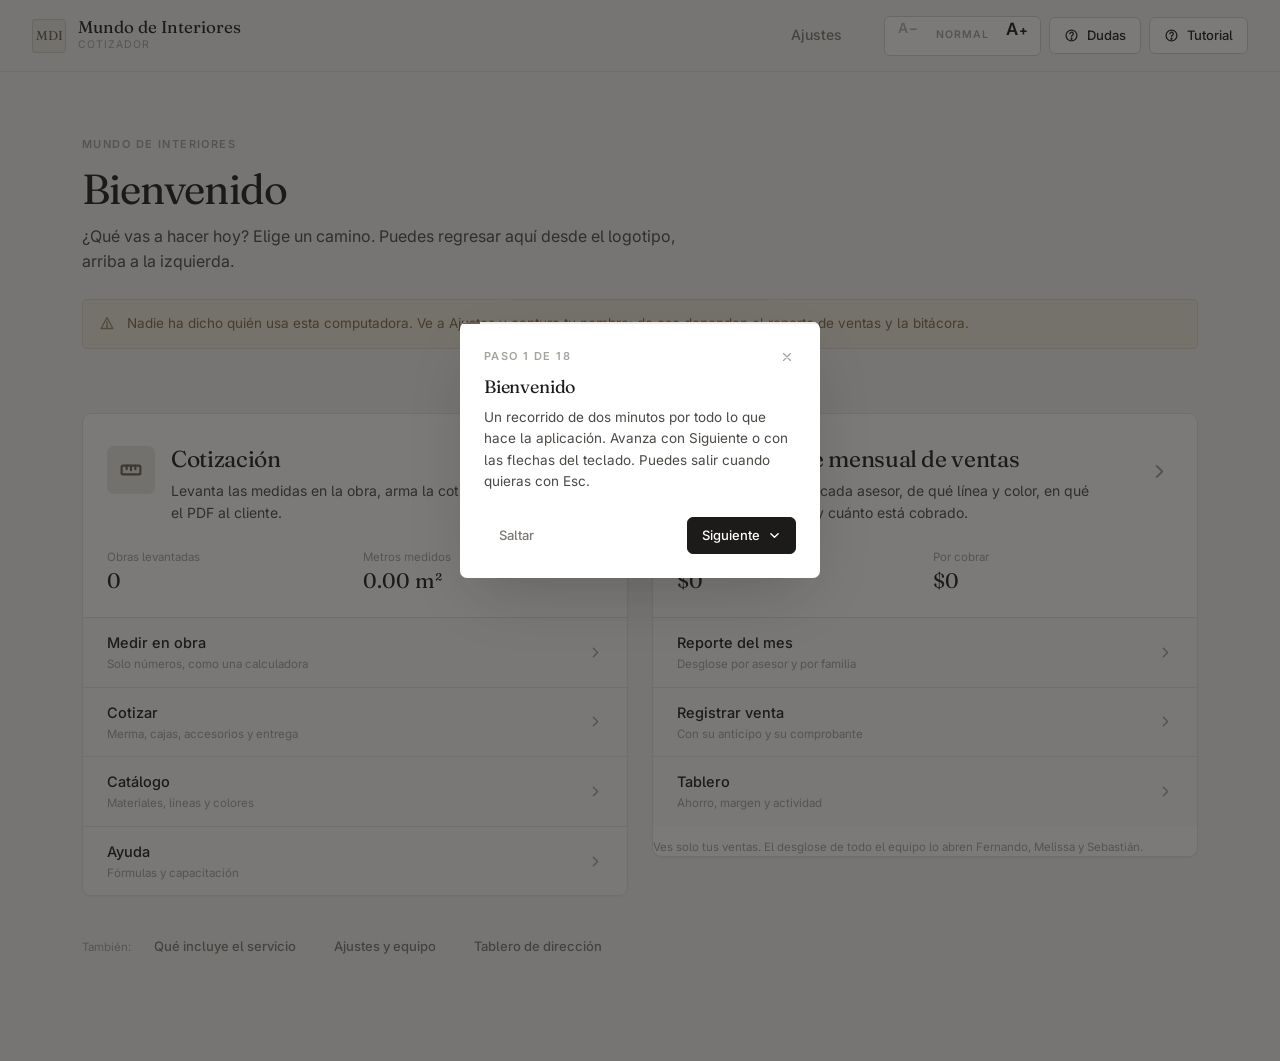
==== commit 57a7cbab: "Portada de dos caminos, medidor de obra y reporte mensual de ventas" ====
--- a/index.html
+++ b/index.html
@@ -3,8 +3,8 @@
 <head>
   <meta charset="utf-8">
   <meta name="viewport" content="width=device-width, initial-scale=1, viewport-fit=cover">
-  <title>Cotizador · Mundo de Interiores</title>
-  <meta name="description" content="Cotizador de pisos de ingeniería, porcelanato y cortinería. Cálculo de merma, cajas, accesorios y tiempos de entrega, con PDF de hasta tres páginas.">
+  <title>Mundo de Interiores · Cotizador y ventas</title>
+  <meta name="description" content="Medición en obra, cotización de pisos y cortinería, y reporte mensual de ventas por asesor, línea y color.">
   <meta name="color-scheme" content="light">
   <meta name="theme-color" content="#F4F3F1">
 
@@ -13,9 +13,9 @@
   <link rel="stylesheet"
         href="https://fonts.googleapis.com/css2?family=Fraunces:opsz,wght@9..144,300;9..144,400;9..144,500&family=Inter:wght@400;500;600&display=swap">
   <!-- Sube el número de ?v= cada vez que publiques cambios, para saltar la caché del navegador. -->
-  <link rel="stylesheet" href="css/app.css?v=14">
+  <link rel="stylesheet" href="css/app.css?v=15">
 
-  <link rel="icon" href="data:image/svg+xml,%3Csvg xmlns='http://www.w3.org/2000/svg' viewBox='0 0 32 32'%3E%3Crect width='32' height='32' rx='6' fill='%23ECE9E5'/%3E%3Ctext x='16' y='21.5' font-family='Georgia,serif' font-size='13' fill='%236B6055' text-anchor='middle'%3EFMP%3C/text%3E%3C/svg%3E">
+  <link rel="icon" href="data:image/svg+xml,%3Csvg xmlns='http://www.w3.org/2000/svg' viewBox='0 0 32 32'%3E%3Crect width='32' height='32' rx='6' fill='%23ECE9E5'/%3E%3Ctext x='16' y='21.5' font-family='Georgia,serif' font-size='13' fill='%236B6055' text-anchor='middle'%3EMDI%3C/text%3E%3C/svg%3E">
 </head>
 <body>
   <div class="shell" id="app">
--- a/css/app.css
+++ b/css/app.css
@@ -930,3 +930,144 @@
 html.texto-mayor .desglose { font-size: 16.5px; }
 html.texto-mayor .display  { font-size: clamp(34px, 4.6vw, 48px); }
 html.texto-mayor .title    { font-size: 28px; }
+
+/* ======================================================== portada */
+
+.nav__grupo {
+  align-self: center;
+  font-size: 10.5px; letter-spacing: .1em; text-transform: uppercase;
+  color: var(--ink-4); font-weight: 600;
+  padding-right: var(--s3); margin-right: var(--s1);
+  border-right: 1px solid var(--line);
+  white-space: nowrap;
+}
+
+.portada { display: grid; grid-template-columns: repeat(2, minmax(0, 1fr)); gap: var(--s5); align-items: start; }
+@media (max-width: 860px) { .portada { grid-template-columns: 1fr; } }
+
+.opcion {
+  border: 1px solid var(--line); border-radius: var(--r4); background: var(--surface);
+  overflow: hidden; box-shadow: var(--shadow-1);
+  transition: border-color .18s var(--ease), box-shadow .18s var(--ease);
+}
+.opcion:hover { border-color: var(--accent-line); box-shadow: var(--shadow-2); }
+
+.opcion__principal {
+  display: flex; align-items: flex-start; gap: var(--s4); width: 100%; text-align: left;
+  padding: var(--s6) var(--s5) var(--s5); border: 0; background: transparent; cursor: pointer;
+  color: inherit;
+}
+.opcion__icono {
+  width: 48px; height: 48px; flex: none; border-radius: var(--r3);
+  display: grid; place-items: center;
+  background: var(--accent-soft); color: var(--accent);
+}
+.opcion__texto { flex: 1; min-width: 0; }
+.opcion__titulo { display: block; font-family: var(--serif); font-size: 23px; line-height: 1.2; letter-spacing: -.015em; }
+.opcion__lead { display: block; font-size: 14px; color: var(--ink-2); margin-top: 7px; line-height: 1.55; }
+.opcion__flecha { color: var(--ink-4); transform: rotate(-90deg); flex: none; margin-top: 12px; }
+.opcion__principal:hover .opcion__flecha { color: var(--accent); }
+
+.opcion__cifras {
+  display: grid; grid-template-columns: repeat(2, minmax(0, 1fr)); gap: var(--s4);
+  padding: 0 var(--s5) var(--s5);
+}
+.opcion__cifra { font-family: var(--serif); font-size: 21px; line-height: 1.2; margin-top: 2px; }
+
+.opcion__menu { border-top: 1px solid var(--line); background: var(--surface-2); }
+.opcion__punto {
+  display: flex; align-items: center; justify-content: space-between; gap: var(--s3);
+  width: 100%; text-align: left; padding: 13px var(--s5);
+  border: 0; border-bottom: 1px solid var(--line); background: transparent;
+  cursor: pointer; color: inherit;
+}
+.opcion__punto:last-child { border-bottom: 0; }
+.opcion__punto:hover { background: var(--surface-3); }
+.opcion__punto svg { color: var(--ink-4); transform: rotate(-90deg); }
+.opcion__punto-t { display: block; font-size: 14.5px; font-weight: 500; }
+.opcion__punto-n { display: block; font-size: 11.5px; color: var(--ink-4); margin-top: 1px; }
+
+.portada__pie { display: flex; align-items: center; gap: var(--s2); flex-wrap: wrap; }
+
+/* ======================================================== medidor */
+
+/* Deja aire abajo para la barra de totales y el teclado de la aplicación. */
+.medidor { padding-bottom: 300px; }
+
+.cuarto { border: 1px solid var(--line); border-radius: var(--r3); background: var(--surface); }
+.cuarto__head { display: flex; align-items: center; gap: var(--s3); padding: var(--s4) var(--s5); }
+.cuarto__nombre { flex: 1; min-width: 0; border-color: transparent; background: transparent; padding-inline: 8px; font-weight: 500; }
+.cuarto__nombre:hover, .cuarto__nombre:focus { border-color: var(--line-2); background: var(--surface); }
+.cuarto__body { padding: 0 var(--s5) var(--s5); }
+
+.cuarto__total { text-align: right; flex: none; line-height: 1.25; }
+.cuarto__m2 { display: block; font-size: 16px; font-weight: 600; }
+.cuarto__ml { display: block; font-size: 11.5px; color: var(--ink-4); }
+
+.cuarto__eco { margin-top: 6px; min-height: 16px; display: flex; flex-direction: column; gap: 2px; }
+.cuarto__error { font-size: 11.5px; color: var(--danger); }
+
+/* Los campos de medida son el corazón de la pantalla: se ven más grandes. */
+.js-medida { font-size: 17px; letter-spacing: .01em; }
+
+.totales {
+  position: fixed; left: 0; right: 0; bottom: 0; z-index: 60;
+  display: flex; gap: var(--s5); align-items: center;
+  padding: var(--s3) var(--s5);
+  padding-bottom: calc(var(--s3) + env(safe-area-inset-bottom));
+  background: var(--ink); color: #fff;
+  box-shadow: 0 -6px 24px -12px rgba(26, 23, 20, .5);
+}
+.totales__bloque { display: flex; flex-direction: column; gap: 1px; }
+.totales__bloque--fin { margin-left: auto; text-align: right; }
+.totales__k { font-size: 10.5px; letter-spacing: .09em; text-transform: uppercase; opacity: .62; }
+.totales__v { font-size: 17px; font-weight: 600; font-family: var(--serif); }
+
+/* ======================================================== teclado de la aplicación */
+
+.teclado {
+  position: fixed; left: 0; right: 0; bottom: 0; z-index: 70;
+  background: var(--surface); border-top: 1px solid var(--line-2);
+  box-shadow: 0 -10px 40px -16px rgba(26, 23, 20, .4);
+  padding: var(--s3) var(--s4);
+  padding-bottom: calc(var(--s3) + env(safe-area-inset-bottom));
+  transform: translateY(110%);
+  transition: transform .24s var(--ease);
+}
+.teclado--visible { transform: translateY(0); }
+
+.teclado__head { display: flex; align-items: center; gap: var(--s3); margin-bottom: var(--s2); }
+.teclado__etq {
+  flex: 1; min-width: 0; font-size: 12px; color: var(--ink-3);
+  overflow: hidden; text-overflow: ellipsis; white-space: nowrap;
+}
+
+.teclado__rejilla {
+  display: grid; grid-template-columns: repeat(4, 1fr); gap: 6px;
+  max-width: 460px; margin: 0 auto;
+}
+.teclado__tecla {
+  height: 52px; border: 1px solid var(--line-2); border-radius: var(--r2);
+  background: var(--surface-2); color: var(--ink);
+  font-size: 21px; font-variant-numeric: tabular-nums; font-weight: 500;
+  cursor: pointer; transition: background .1s var(--ease), transform .06s var(--ease);
+}
+.teclado__tecla:hover { background: var(--surface-3); }
+.teclado__tecla:active { transform: scale(.96); background: var(--accent-soft); }
+.teclado__tecla--fn { font-size: 17px; color: var(--ink-2); }
+.teclado__tecla--acento { background: var(--accent-soft); border-color: var(--accent-line); color: var(--accent); font-size: 26px; }
+.teclado__tecla--ok { background: var(--ink); border-color: var(--ink); color: #fff; font-size: 14px; font-weight: 600; }
+
+/* Con el teclado arriba, la barra de totales se sube para no quedar tapada.
+   El teclado vive fuera de .shell, así que la relación se lee desde el body. */
+body:has(.teclado--visible) .totales { bottom: 268px; }
+
+@media (max-width: 620px) {
+  .totales { gap: var(--s4); padding-inline: var(--s4); }
+  .totales__v { font-size: 15px; }
+  .teclado__tecla { height: 48px; font-size: 19px; }
+}
+
+html.texto-grande .teclado__tecla,
+html.texto-mayor .teclado__tecla { height: 60px; font-size: 24px; }
+html.texto-mayor .js-medida { font-size: 20px; }
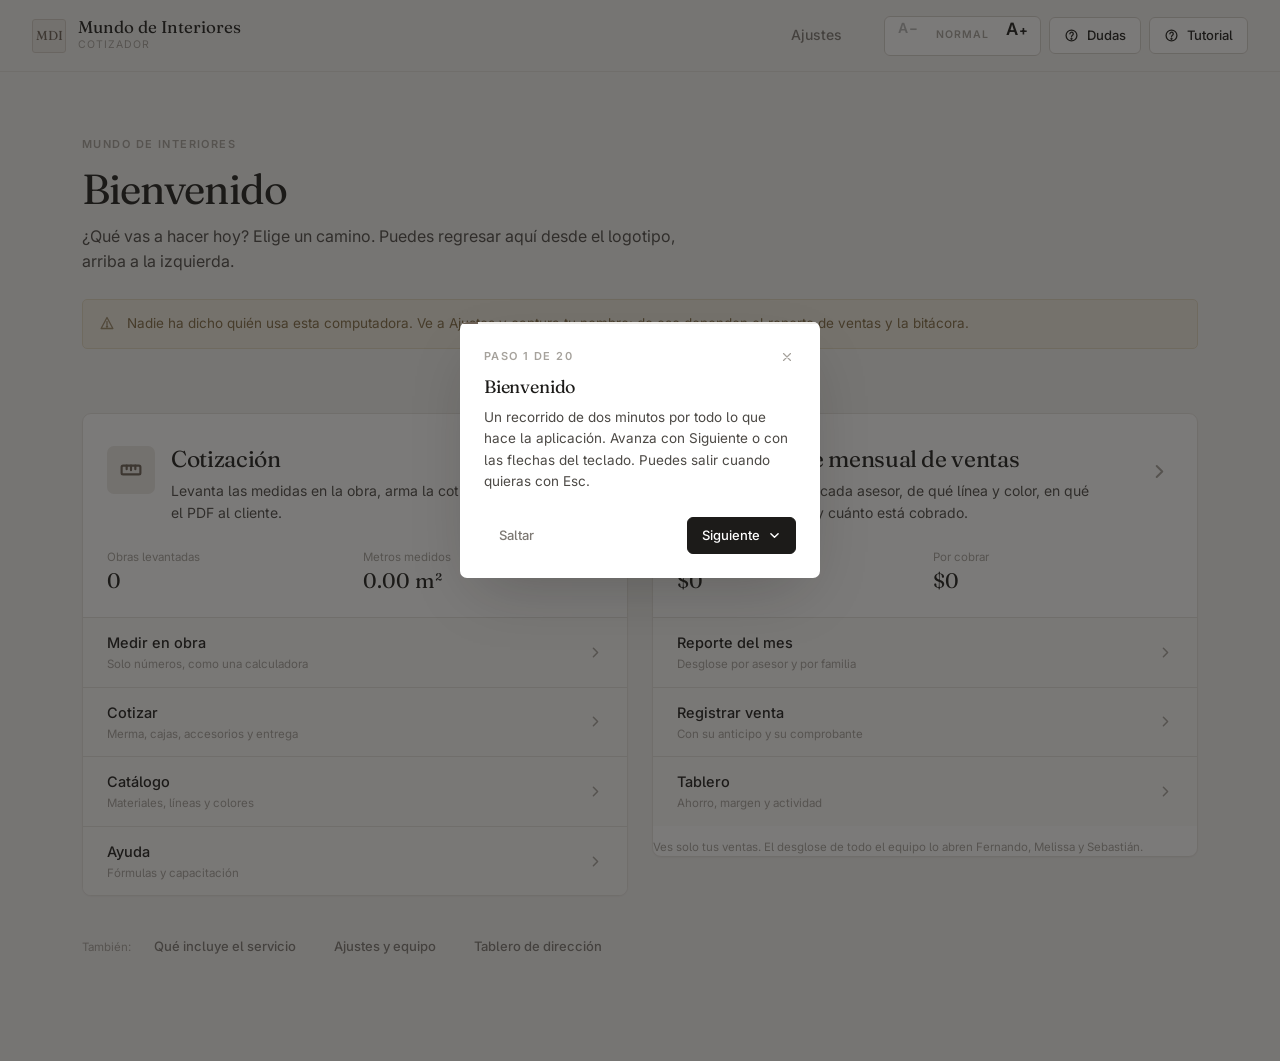
==== commit 0161d1aa: "Semáforo de cobro, tiendas, fotos de obra e instalación en el PDF" ====
--- a/index.html
+++ b/index.html
@@ -13,7 +13,15 @@
   <link rel="stylesheet"
         href="https://fonts.googleapis.com/css2?family=Fraunces:opsz,wght@9..144,300;9..144,400;9..144,500&family=Inter:wght@400;500;600&display=swap">
   <!-- Sube el número de ?v= cada vez que publiques cambios, para saltar la caché del navegador. -->
-  <link rel="stylesheet" href="css/app.css?v=15">
+  <link rel="stylesheet" href="css/app.css?v=16">
+
+  <!-- Para que quien mide pueda dejarla en la pantalla de inicio del teléfono
+       y se abra a pantalla completa, sin barra de navegador. -->
+  <link rel="manifest" href="manifest.webmanifest">
+  <link rel="apple-touch-icon" href="assets/icono.svg">
+  <meta name="apple-mobile-web-app-capable" content="yes">
+  <meta name="apple-mobile-web-app-status-bar-style" content="default">
+  <meta name="apple-mobile-web-app-title" content="Mundo Interiores">
 
   <link rel="icon" href="data:image/svg+xml,%3Csvg xmlns='http://www.w3.org/2000/svg' viewBox='0 0 32 32'%3E%3Crect width='32' height='32' rx='6' fill='%23ECE9E5'/%3E%3Ctext x='16' y='21.5' font-family='Georgia,serif' font-size='13' fill='%236B6055' text-anchor='middle'%3EMDI%3C/text%3E%3C/svg%3E">
 </head>
--- a/css/app.css
+++ b/css/app.css
@@ -1071,3 +1071,104 @@
 html.texto-grande .teclado__tecla,
 html.texto-mayor .teclado__tecla { height: 60px; font-size: 24px; }
 html.texto-mayor .js-medida { font-size: 20px; }
+
+/* ======================================================== estado de la cotización */
+
+/* Un cuarto color, frío, para lo que ya está liquidado. Cierra la escalera
+   ámbar → verde sin competir con ninguno de los dos. */
+:root {
+  --cerrado:      #3A5A64;
+  --cerrado-soft: #E2EBEE;
+  --muerto:       #8B8781;
+  --muerto-soft:  #EDEBE8;
+}
+
+.pill--cerrado { background: var(--cerrado-soft); color: var(--cerrado); }
+.pill--muerto  { background: var(--muerto-soft);  color: var(--muerto); }
+.nota--cerrado { background: var(--cerrado-soft); border-color: #C9D8DD; color: var(--cerrado); }
+
+/* Barra de color al canto de la tarjeta: se lee el estado sin leer la cifra. */
+.linea--estado { position: relative; padding-left: 4px; }
+.linea--estado::before {
+  content: ''; position: absolute; left: 0; top: 0; bottom: 0; width: 4px;
+  border-radius: var(--r3) 0 0 var(--r3);
+}
+.linea--warn::before    { background: var(--warn); }
+.linea--ok::before      { background: var(--ok); }
+.linea--cerrado::before { background: var(--cerrado); }
+.linea--muerto::before  { background: var(--muerto); }
+.linea--muerto { opacity: .62; }
+
+.semaforo { display: flex; gap: 2px; height: 8px; border-radius: 3px; overflow: hidden; }
+.semaforo__seg { transition: opacity .16s var(--ease); }
+.semaforo__seg:hover { opacity: .7; }
+
+/* ======================================================== medidor: método y agregar */
+
+.metodo { display: inline-flex; border: 1px solid var(--line-2); border-radius: var(--r2); overflow: hidden; }
+.metodo__btn {
+  padding: 6px 12px; font-size: 12px; font-weight: 500;
+  border: 0; background: var(--surface); color: var(--ink-3); cursor: pointer;
+  transition: background .14s var(--ease), color .14s var(--ease);
+}
+.metodo__btn + .metodo__btn { border-left: 1px solid var(--line); }
+.metodo__btn:hover { background: var(--surface-2); color: var(--ink); }
+.metodo__btn[aria-pressed='true'] { background: var(--ink); color: #fff; }
+
+.agregar {
+  margin-top: var(--s5);
+  border: 1px dashed var(--line-2); border-radius: var(--r3);
+  padding: var(--s4); background: var(--surface-2);
+}
+.agregar__etq {
+  display: block; font-size: 11px; letter-spacing: .09em; text-transform: uppercase;
+  color: var(--ink-4); font-weight: 600; margin-bottom: 10px;
+}
+.agregar__chips { display: flex; flex-wrap: wrap; gap: var(--s2); }
+.agregar__chip {
+  display: inline-flex; align-items: center; gap: 5px;
+  padding: 9px 14px; font-size: 13.5px; font-weight: 500;
+  border: 1px solid var(--line-2); border-radius: var(--r-pill);
+  background: var(--surface); color: var(--ink-2); cursor: pointer;
+  transition: border-color .14s var(--ease), background .14s var(--ease), color .14s var(--ease);
+}
+.agregar__chip:hover { border-color: var(--accent); background: var(--accent-soft); color: var(--accent); }
+.agregar__chip:active { transform: scale(.97); }
+.agregar__chip svg { opacity: .6; }
+
+/* ======================================================== fotos de obra */
+
+.fotos { border-top: 1px dashed var(--line); padding-top: var(--s4); }
+.fotos__tira { display: flex; gap: var(--s2); flex-wrap: wrap; margin-top: var(--s3); }
+.fotos__tira:empty { margin-top: 0; }
+
+.foto { position: relative; margin: 0; width: 84px; height: 84px; border-radius: var(--r2); overflow: hidden; background: var(--surface-3); }
+.foto img { width: 100%; height: 100%; object-fit: cover; display: block; }
+.foto__quitar {
+  position: absolute; top: 3px; right: 3px;
+  width: 22px; height: 22px; display: grid; place-items: center;
+  border: 0; border-radius: 50%; cursor: pointer;
+  background: rgba(28, 27, 25, .74); color: #fff;
+}
+.foto__quitar:hover { background: var(--danger); }
+
+@media (max-width: 620px) {
+  .foto { width: 72px; height: 72px; }
+  .agregar__chip { padding: 10px 14px; font-size: 14px; }
+}
+
+html.texto-mayor .agregar__chip { font-size: 17px; padding: 13px 18px; }
+html.texto-mayor .metodo__btn { font-size: 15px; padding: 9px 16px; }
+
+/* ======================================================== equipo */
+
+.equipo-fila {
+  display: grid;
+  grid-template-columns: minmax(0, 1.4fr) minmax(0, 1fr) minmax(0, 1.1fr) auto auto;
+  gap: var(--s2); align-items: center;
+}
+.equipo-fila .check { padding: 0; }
+@media (max-width: 860px) {
+  .equipo-fila { grid-template-columns: 1fr 1fr; }
+  .equipo-fila > .btn--icon { grid-column: 2; justify-self: end; }
+}
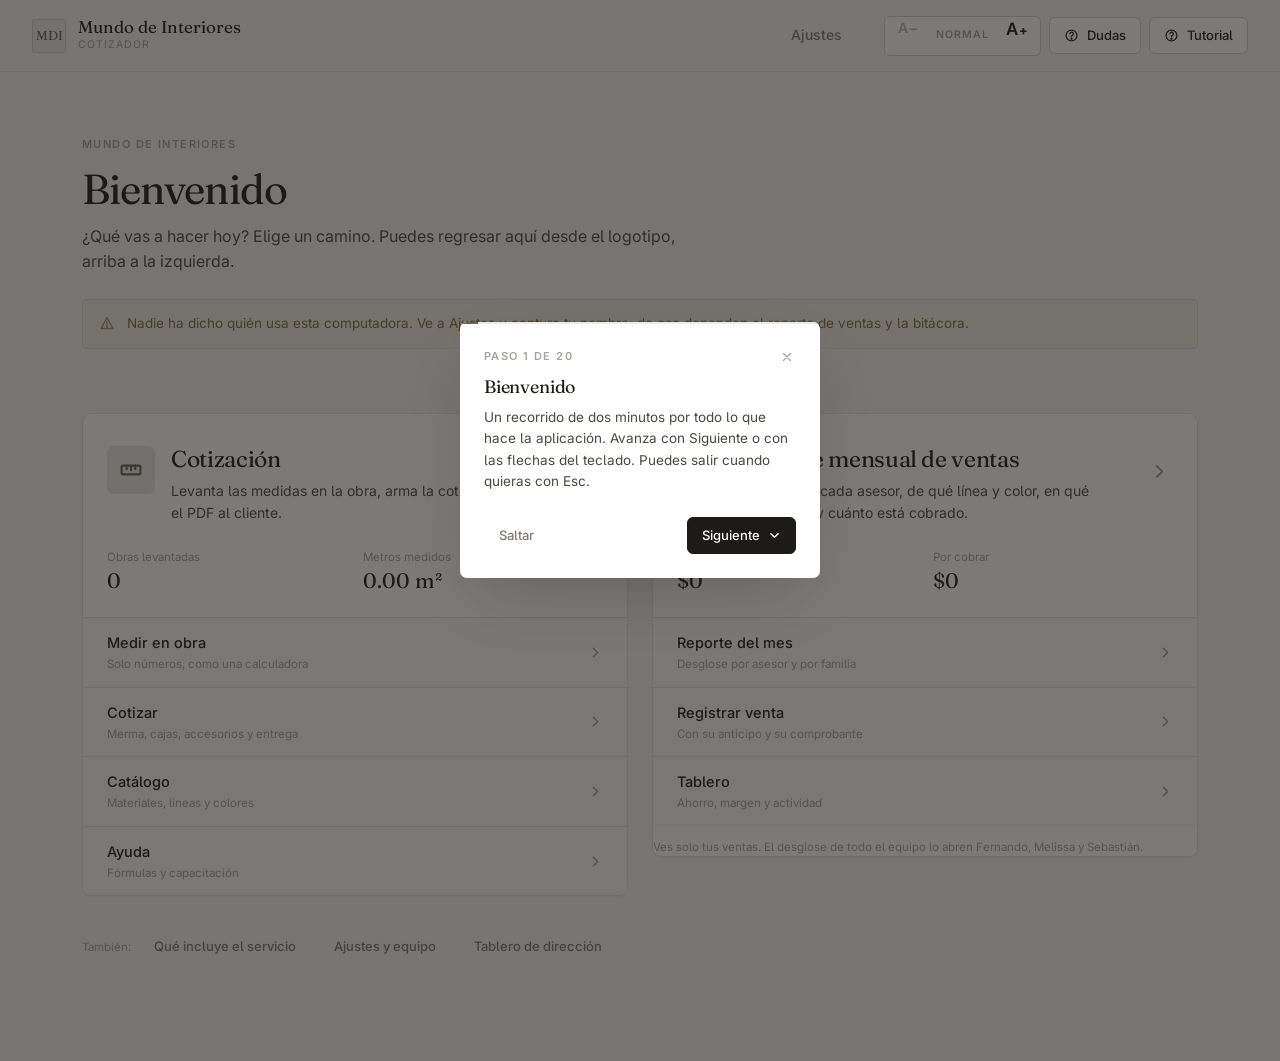
==== commit ff2c10ef: "Medidor con precio por cuarto, menú de hamburguesa y carga 75% más ligera Quien mide tiene que poder" ====
--- a/index.html
+++ b/index.html
@@ -35,7 +35,6 @@
     </noscript>
   </div>
 
-  <script src="vendor/jspdf.umd.min.js"></script>
   <script type="module" src="js/app.js"></script>
 </body>
 </html>
--- a/css/app.css
+++ b/css/app.css
@@ -1172,3 +1172,95 @@
   .equipo-fila { grid-template-columns: 1fr 1fr; }
   .equipo-fila > .btn--icon { grid-column: 2; justify-self: end; }
 }
+
+/* ======================================================== menú de hamburguesa */
+
+.hamburguesa{
+  display:none; margin-left:auto; flex:none;
+  width:42px; height:42px; padding:0;
+  border:1px solid var(--line-2); border-radius:var(--r2);
+  background:var(--surface); cursor:pointer;
+  align-items:center; justify-content:center;
+}
+.hamburguesa:hover{background:var(--surface-3)}
+.hamburguesa__lineas{display:flex;flex-direction:column;gap:4px;width:18px}
+.hamburguesa__lineas i{display:block;height:2px;border-radius:1px;background:var(--ink);transition:transform .2s var(--ease),opacity .2s var(--ease)}
+body.menu-abierto .hamburguesa__lineas i:nth-child(1){transform:translateY(6px) rotate(45deg)}
+body.menu-abierto .hamburguesa__lineas i:nth-child(2){opacity:0}
+body.menu-abierto .hamburguesa__lineas i:nth-child(3){transform:translateY(-6px) rotate(-45deg)}
+
+.velo{
+  position:fixed; inset:0; z-index:80;
+  background:rgba(26,23,20,.42); backdrop-filter:blur(2px);
+  opacity:0; pointer-events:none; transition:opacity .22s var(--ease);
+}
+body.menu-abierto .velo{opacity:1;pointer-events:auto}
+
+.cajon{
+  position:fixed; top:0; right:0; bottom:0; z-index:90;
+  width:min(86vw,320px);
+  display:flex; flex-direction:column; gap:var(--s4);
+  padding:var(--s4) var(--s4) calc(var(--s5) + env(safe-area-inset-bottom));
+  background:var(--surface); border-left:1px solid var(--line);
+  box-shadow:-18px 0 48px -24px rgba(26,23,20,.5);
+  transform:translateX(102%); transition:transform .26s var(--ease);
+  overflow-y:auto; overscroll-behavior:contain;
+}
+body.menu-abierto .cajon{transform:translateX(0)}
+
+.cajon__cab{display:flex;align-items:center;gap:var(--s3);padding-bottom:var(--s3);border-bottom:1px solid var(--line)}
+.cajon__grupo{flex:1;font-size:11px;letter-spacing:.13em;text-transform:uppercase;color:var(--ink-4);font-weight:600}
+.cajon__lista{display:flex;flex-direction:column}
+.cajon__etq{display:block;font-size:11px;letter-spacing:.1em;text-transform:uppercase;color:var(--ink-4);font-weight:600;margin-bottom:10px}
+
+.cajon__cambio{
+  display:flex; align-items:center; gap:var(--s2); width:100%;
+  padding:13px var(--s4); border-radius:var(--r2);
+  border:1px dashed var(--line-2); background:var(--surface-2); color:var(--ink-2);
+  font-size:14px; font-weight:500; cursor:pointer;
+}
+.cajon__cambio:hover{border-color:var(--accent);color:var(--accent);background:var(--accent-soft)}
+
+.cajon__pie{margin-top:auto;padding-top:var(--s4);border-top:1px solid var(--line)}
+.cajon__pie .topbar__acciones{flex-direction:column;align-items:stretch;gap:var(--s3)}
+.cajon__pie .tamano{justify-content:space-between}
+.cajon__pie .btn{justify-content:flex-start}
+
+/* Dentro del cajón la barra de pantallas se vuelve una lista vertical. */
+.cajon .nav{flex-direction:column;gap:2px;margin-left:0;width:100%;overflow:visible}
+.cajon .nav__item{text-align:left;padding:13px var(--s4);border-radius:var(--r2);font-size:15.5px}
+.cajon .nav__grupo{display:none}
+
+@media (max-width:900px){
+  .hamburguesa{display:inline-flex}
+  .topbar{gap:var(--s3);padding:0 var(--s4)}
+  .brand__name{font-size:15.5px}
+}
+@media (min-width:901px){
+  .cajon,.velo{display:none}
+}
+
+html.texto-mayor .cajon .nav__item{font-size:18px;padding:16px var(--s4)}
+
+/* ======================================================== material del estimado */
+
+.material{
+  display:flex; align-items:center; gap:var(--s4); flex-wrap:wrap;
+  margin:var(--s5) 0 var(--s3);
+  padding:var(--s4) var(--s5);
+  border:1px dashed var(--line-2); border-radius:var(--r3);
+  background:var(--surface-2);
+}
+.material--fijo{border-style:solid;border-color:var(--accent-line);background:var(--accent-soft)}
+.material__etq{display:block;font-size:11px;letter-spacing:.1em;text-transform:uppercase;color:var(--ink-4);font-weight:600}
+.material__nombre{display:block;font-size:15.5px;font-weight:600;margin-top:3px}
+.material__precio{display:block;font-size:12.5px;color:var(--ink-3);margin-top:2px}
+
+/* El importe del cuarto vive junto a sus metros, no en otra pantalla. */
+.cuarto__mxn{display:block;font-size:13.5px;font-weight:600;color:var(--accent);margin-top:2px}
+
+@media (max-width:620px){
+  .material{padding:var(--s4)}
+  .material .btn{flex:1}
+}
+html.texto-mayor .cuarto__mxn{font-size:16px}
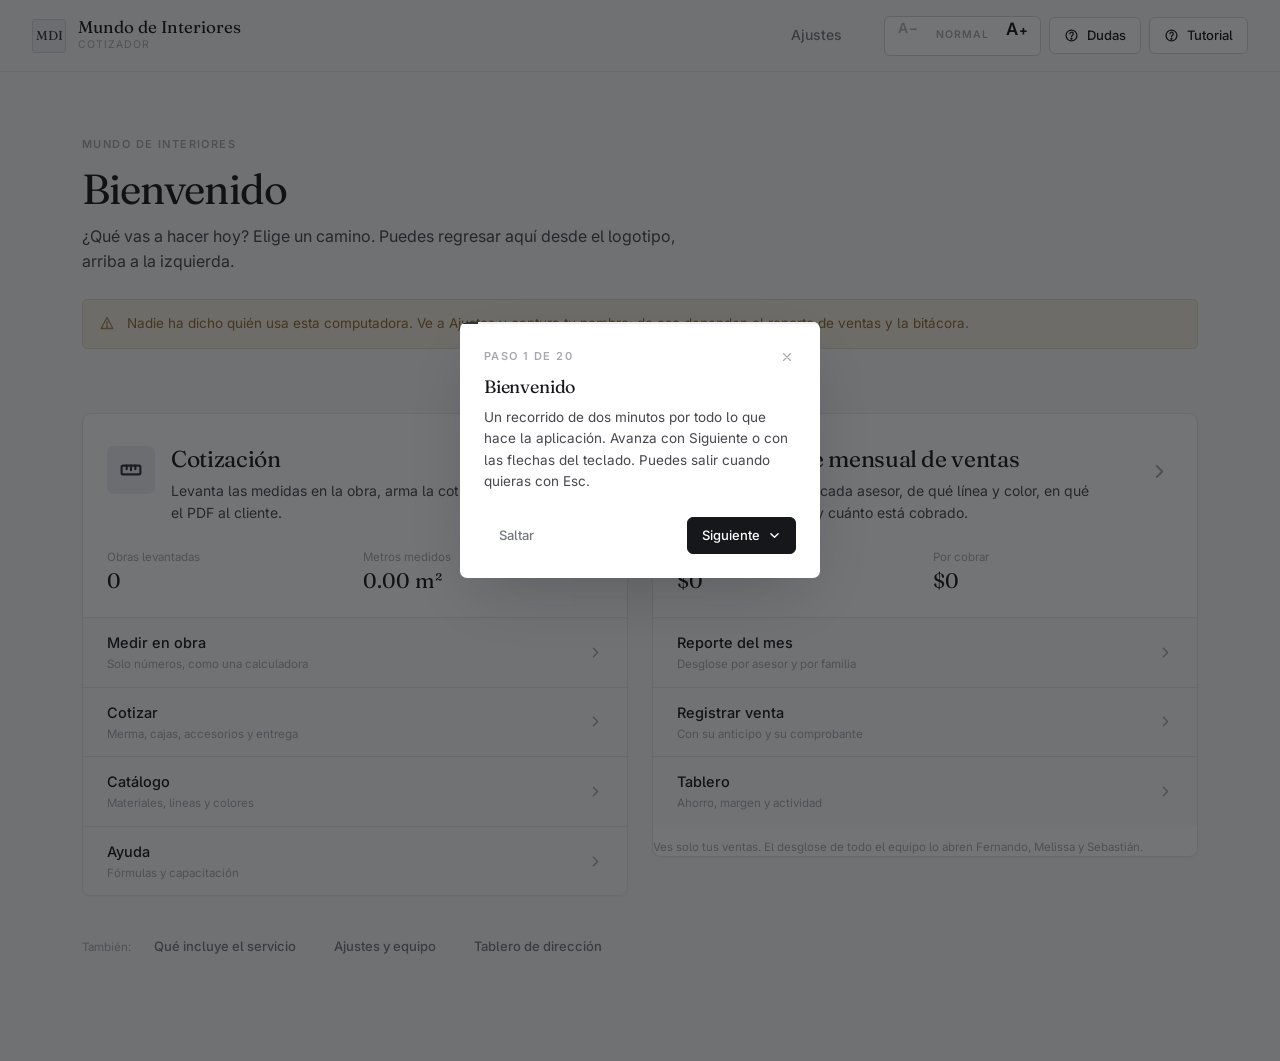
==== commit 70f96877: "Retinte a blanco y gris grafito, ventas de ejemplo y PDF a juego La paleta cálida (stone/crema) pasa" ====
--- a/index.html
+++ b/index.html
@@ -6,14 +6,14 @@
   <title>Mundo de Interiores · Cotizador y ventas</title>
   <meta name="description" content="Medición en obra, cotización de pisos y cortinería, y reporte mensual de ventas por asesor, línea y color.">
   <meta name="color-scheme" content="light">
-  <meta name="theme-color" content="#F4F3F1">
+  <meta name="theme-color" content="#F7F7F8">
 
   <link rel="preconnect" href="https://fonts.googleapis.com">
   <link rel="preconnect" href="https://fonts.gstatic.com" crossorigin>
   <link rel="stylesheet"
         href="https://fonts.googleapis.com/css2?family=Fraunces:opsz,wght@9..144,300;9..144,400;9..144,500&family=Inter:wght@400;500;600&display=swap">
   <!-- Sube el número de ?v= cada vez que publiques cambios, para saltar la caché del navegador. -->
-  <link rel="stylesheet" href="css/app.css?v=16">
+  <link rel="stylesheet" href="css/app.css?v=17">
 
   <!-- Para que quien mide pueda dejarla en la pantalla de inicio del teléfono
        y se abra a pantalla completa, sin barra de navegador. -->
@@ -23,7 +23,7 @@
   <meta name="apple-mobile-web-app-status-bar-style" content="default">
   <meta name="apple-mobile-web-app-title" content="Mundo Interiores">
 
-  <link rel="icon" href="data:image/svg+xml,%3Csvg xmlns='http://www.w3.org/2000/svg' viewBox='0 0 32 32'%3E%3Crect width='32' height='32' rx='6' fill='%23ECE9E5'/%3E%3Ctext x='16' y='21.5' font-family='Georgia,serif' font-size='13' fill='%236B6055' text-anchor='middle'%3EMDI%3C/text%3E%3C/svg%3E">
+  <link rel="icon" href="data:image/svg+xml,%3Csvg xmlns='http://www.w3.org/2000/svg' viewBox='0 0 32 32'%3E%3Crect width='32' height='32' rx='6' fill='%23EFEFF2'/%3E%3Ctext x='16' y='21.5' font-family='Georgia,serif' font-size='13' fill='%232E323A' text-anchor='middle'%3EMDI%3C/text%3E%3C/svg%3E">
 </head>
 <body>
   <div class="shell" id="app">
--- a/css/app.css
+++ b/css/app.css
@@ -1,37 +1,41 @@
 /* =========================================================================
-   Sistema de diseño — neutros cálidos, reglas de un cabello, mucho aire.
+   Sistema de diseño — blanco y gris frío, un acento grafito, mucho aire.
+   Retinte de septiembre: la paleta cálida quedaba bien en papel pero no
+   leía "premium" en pantalla. El grafito hace un solo trabajo (foco,
+   selección, enlaces) y deja que el blanco y el gris carguen el resto.
    ========================================================================= */
 
 :root {
-  /* Superficies — neutros cálidos, sin saturación */
-  --bg:            #F4F3F1;
+  /* Superficies — blanco y gris frío, sin tinte cálido */
+  --bg:            #F7F7F8;
   --surface:       #FFFFFF;
-  --surface-2:     #FAF9F8;
-  --surface-3:     #EDEBE8;
+  --surface-2:     #FAFAFB;
+  --surface-3:     #EFEFF1;
 
   /* Tinta */
-  --ink:           #1C1B19;
-  --ink-2:         #4C4945;
-  --ink-3:         #7C7873;
-  --ink-4:         #A6A29C;
-
-  /* Acento piedra: cálido pero casi neutro */
-  --accent:        #6B6055;
-  --accent-2:      #857A6D;
-  --accent-soft:   #ECE9E5;
-  --accent-line:   #D3CDC5;
-
-  /* Semánticos, desaturados */
-  --ok:            #4A6153;
-  --ok-soft:       #E8EDE9;
-  --warn:          #806A42;
-  --warn-soft:     #F1ECE1;
+  --ink:           #16171A;
+  --ink-2:         #45474D;
+  --ink-3:         #75777E;
+  --ink-4:         #A7A9AF;
+
+  /* Acento grafito: frío, casi neutro, se usa con moderación */
+  --accent:        #2E323A;
+  --accent-2:      #4A4E58;
+  --accent-soft:   #EFEFF2;
+  --accent-line:   #D6D7DB;
+
+  /* Semánticos: son el semáforo de cobro, no decoración. Se mantienen
+     reconocibles como ámbar/verde/rojo aunque el resto se enfríe. */
+  --ok:            #3D6B52;
+  --ok-soft:       #E7EEEA;
+  --warn:          #8A6A2E;
+  --warn-soft:     #F3ECE0;
   --danger:        #8C4A45;
   --danger-soft:   #F2E7E5;
 
   /* Líneas */
-  --line:          #E5E2DE;
-  --line-2:        #D5D1CB;
+  --line:          #E7E7EA;
+  --line-2:        #D4D5D9;
 
   /* Espacio */
   --s1: 4px;  --s2: 8px;  --s3: 12px; --s4: 16px;
@@ -44,9 +48,9 @@
   --sans:  'Inter', -apple-system, BlinkMacSystemFont, 'Segoe UI', Roboto, sans-serif;
   --mono:  ui-monospace, 'SF Mono', Menlo, Consolas, monospace;
 
-  --shadow-1: 0 1px 2px rgba(26, 23, 20, .04);
-  --shadow-2: 0 4px 16px -6px rgba(26, 23, 20, .12);
-  --shadow-3: 0 24px 60px -20px rgba(26, 23, 20, .26);
+  --shadow-1: 0 1px 2px rgba(15, 16, 19, .04);
+  --shadow-2: 0 4px 16px -6px rgba(15, 16, 19, .12);
+  --shadow-3: 0 24px 60px -20px rgba(15, 16, 19, .24);
 
   --ease: cubic-bezier(.22, .61, .36, 1);
   --topbar-h: 72px;
@@ -89,7 +93,7 @@
   height: var(--topbar-h);
   display: flex; align-items: center; gap: var(--s5);
   padding: 0 var(--s6);
-  background: rgba(244, 243, 241, .9);
+  background: rgba(247, 247, 248, .86);
   backdrop-filter: saturate(140%) blur(14px);
   border-bottom: 1px solid var(--line);
 }
@@ -192,7 +196,7 @@
 .btn[disabled] { opacity: .4; pointer-events: none; }
 
 .btn--primary { background: var(--ink); border-color: var(--ink); color: #fff; }
-.btn--primary:hover { background: #35332F; border-color: #35332F; box-shadow: var(--shadow-2); }
+.btn--primary:hover { background: #2E3036; border-color: #2E3036; box-shadow: var(--shadow-2); }
 
 .btn--accent { background: var(--accent); border-color: var(--accent); color: #fff; }
 .btn--accent:hover { background: var(--accent-2); border-color: var(--accent-2); }
@@ -329,7 +333,7 @@
 
 .select {
   appearance: none;
-  background-image: url("data:image/svg+xml,%3Csvg xmlns='http://www.w3.org/2000/svg' width='12' height='8' viewBox='0 0 12 8'%3E%3Cpath d='M1 1.5L6 6.5L11 1.5' stroke='%23857A6D' stroke-width='1.6' fill='none' stroke-linecap='round' stroke-linejoin='round'/%3E%3C/svg%3E");
+  background-image: url("data:image/svg+xml,%3Csvg xmlns='http://www.w3.org/2000/svg' width='12' height='8' viewBox='0 0 12 8'%3E%3Cpath d='M1 1.5L6 6.5L11 1.5' stroke='%234A4E58' stroke-width='1.6' fill='none' stroke-linecap='round' stroke-linejoin='round'/%3E%3C/svg%3E");
   background-repeat: no-repeat; background-position: right 14px center;
   padding-right: 38px;
 }
@@ -459,7 +463,7 @@
 
 .modal-bg {
   position: fixed; inset: 0; z-index: 100;
-  background: rgba(26, 23, 20, .34);
+  background: rgba(15, 16, 19, .34);
   backdrop-filter: blur(3px);
   display: grid; place-items: start center;
   padding: var(--s6) var(--s4) var(--s8);
@@ -577,7 +581,7 @@
 .tour__foco {
   position: fixed;
   border-radius: var(--r2);
-  box-shadow: 0 0 0 9999px rgba(28, 27, 25, .58);
+  box-shadow: 0 0 0 9999px rgba(15, 16, 19, .58);
   border: 1.5px solid rgba(255, 255, 255, .9);
   transition: left .32s var(--ease), top .32s var(--ease),
               width .32s var(--ease), height .32s var(--ease), opacity .2s var(--ease);
@@ -1016,7 +1020,7 @@
   padding: var(--s3) var(--s5);
   padding-bottom: calc(var(--s3) + env(safe-area-inset-bottom));
   background: var(--ink); color: #fff;
-  box-shadow: 0 -6px 24px -12px rgba(26, 23, 20, .5);
+  box-shadow: 0 -6px 24px -12px rgba(15, 16, 19, .5);
 }
 .totales__bloque { display: flex; flex-direction: column; gap: 1px; }
 .totales__bloque--fin { margin-left: auto; text-align: right; }
@@ -1028,7 +1032,7 @@
 .teclado {
   position: fixed; left: 0; right: 0; bottom: 0; z-index: 70;
   background: var(--surface); border-top: 1px solid var(--line-2);
-  box-shadow: 0 -10px 40px -16px rgba(26, 23, 20, .4);
+  box-shadow: 0 -10px 40px -16px rgba(15, 16, 19, .4);
   padding: var(--s3) var(--s4);
   padding-bottom: calc(var(--s3) + env(safe-area-inset-bottom));
   transform: translateY(110%);
@@ -1079,8 +1083,8 @@
 :root {
   --cerrado:      #3A5A64;
   --cerrado-soft: #E2EBEE;
-  --muerto:       #8B8781;
-  --muerto-soft:  #EDEBE8;
+  --muerto:       #85878E;
+  --muerto-soft:  #EEEEF0;
 }
 
 .pill--cerrado { background: var(--cerrado-soft); color: var(--cerrado); }
@@ -1148,7 +1152,7 @@
   position: absolute; top: 3px; right: 3px;
   width: 22px; height: 22px; display: grid; place-items: center;
   border: 0; border-radius: 50%; cursor: pointer;
-  background: rgba(28, 27, 25, .74); color: #fff;
+  background: rgba(15, 16, 19, .74); color: #fff;
 }
 .foto__quitar:hover { background: var(--danger); }
 
@@ -1191,7 +1195,7 @@
 
 .velo{
   position:fixed; inset:0; z-index:80;
-  background:rgba(26,23,20,.42); backdrop-filter:blur(2px);
+  background:rgba(15,16,19,.42); backdrop-filter:blur(2px);
   opacity:0; pointer-events:none; transition:opacity .22s var(--ease);
 }
 body.menu-abierto .velo{opacity:1;pointer-events:auto}
@@ -1202,7 +1206,7 @@
   display:flex; flex-direction:column; gap:var(--s4);
   padding:var(--s4) var(--s4) calc(var(--s5) + env(safe-area-inset-bottom));
   background:var(--surface); border-left:1px solid var(--line);
-  box-shadow:-18px 0 48px -24px rgba(26,23,20,.5);
+  box-shadow:-18px 0 48px -24px rgba(15,16,19,.5);
   transform:translateX(102%); transition:transform .26s var(--ease);
   overflow-y:auto; overscroll-behavior:contain;
 }
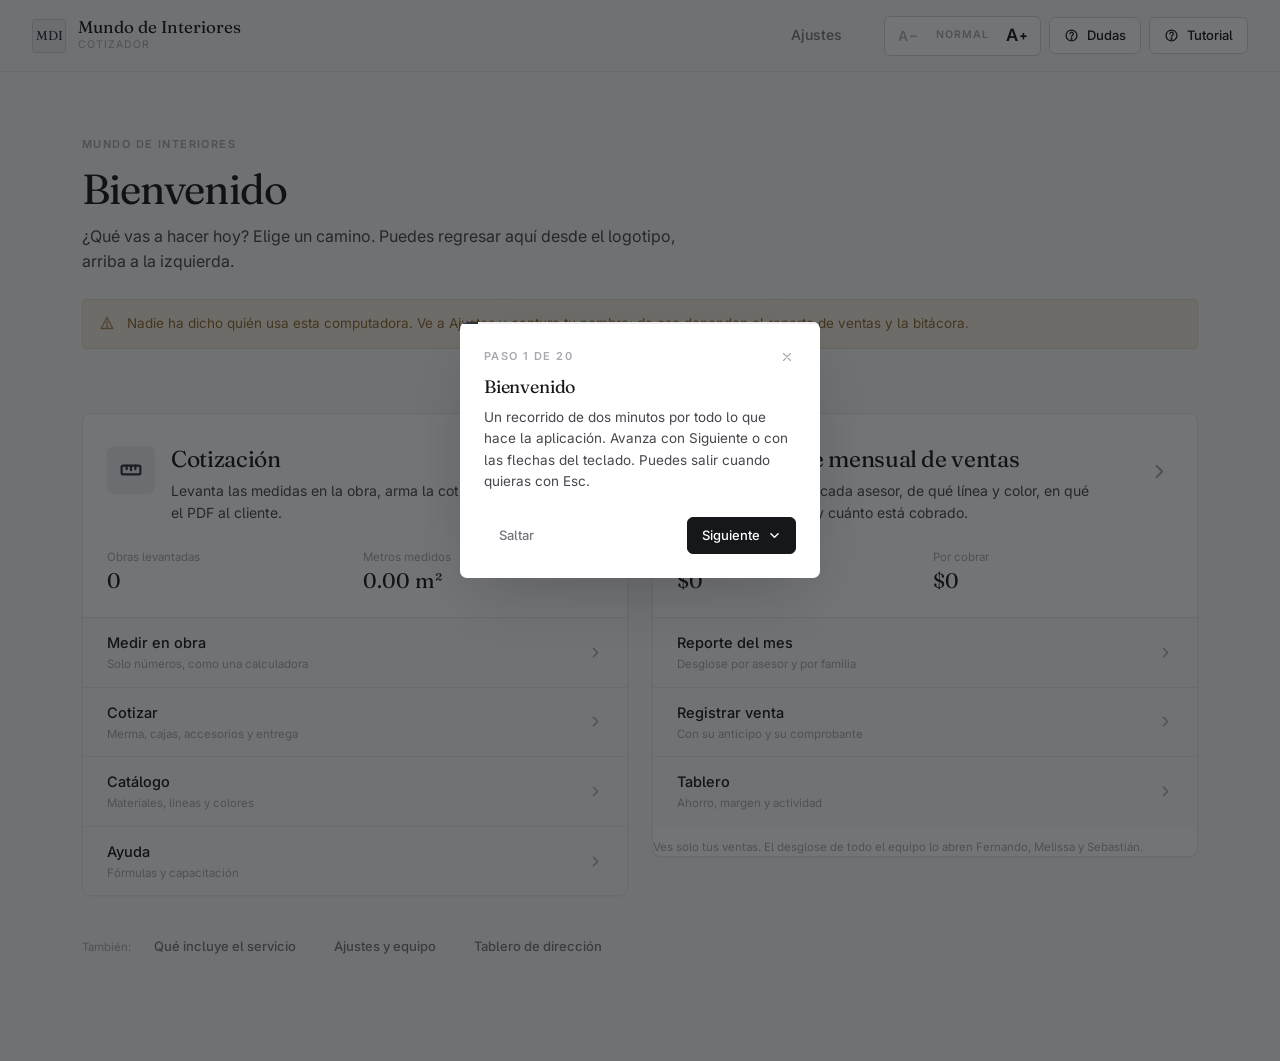
==== commit f7754af9: "Corrige contacto real, centra A-/A+ y quita retórica de "no es X, es Y" Contacto de soporte real en " ====
--- a/index.html
+++ b/index.html
@@ -13,7 +13,7 @@
   <link rel="stylesheet"
         href="https://fonts.googleapis.com/css2?family=Fraunces:opsz,wght@9..144,300;9..144,400;9..144,500&family=Inter:wght@400;500;600&display=swap">
   <!-- Sube el número de ?v= cada vez que publiques cambios, para saltar la caché del navegador. -->
-  <link rel="stylesheet" href="css/app.css?v=17">
+  <link rel="stylesheet" href="css/app.css?v=18">
 
   <!-- Para que quien mide pueda dejarla en la pantalla de inicio del teléfono
        y se abra a pantalla completa, sin barra de navegador. -->
--- a/css/app.css
+++ b/css/app.css
@@ -775,7 +775,11 @@
 }
 .tamano__btn {
   appearance: none; cursor: pointer;
-  display: inline-flex; align-items: baseline; gap: 1px;
+  /* "baseline" alineaba la "A" y el signo por línea base de texto, que cae
+     distinto según el tamaño de fuente: A- y A+ quedaban descentrados y
+     además distintos entre sí, porque A+ usa una fuente más grande.
+     "center" los centra como par, en los dos botones por igual. */
+  display: inline-flex; align-items: center; gap: 1px;
   min-width: 40px; height: 32px; justify-content: center;
   border: 0; border-radius: 4px; background: transparent; color: var(--ink);
   font-weight: 600; font-size: 14px; line-height: 1;
@@ -1227,7 +1231,10 @@
 
 .cajon__pie{margin-top:auto;padding-top:var(--s4);border-top:1px solid var(--line)}
 .cajon__pie .topbar__acciones{flex-direction:column;align-items:stretch;gap:var(--s3)}
-.cajon__pie .tamano{justify-content:space-between}
+/* Sin esto, el "stretch" del padre estira el control a todo el ancho del
+   cajón y el bloque compacto A-/A+ queda perdido en el centro con demasiado
+   aire de sobra a los lados. Se centra como bloque, del tamaño que le toca. */
+.cajon__pie .tamano{align-self:center;justify-content:center}
 .cajon__pie .btn{justify-content:flex-start}
 
 /* Dentro del cajón la barra de pantallas se vuelve una lista vertical. */
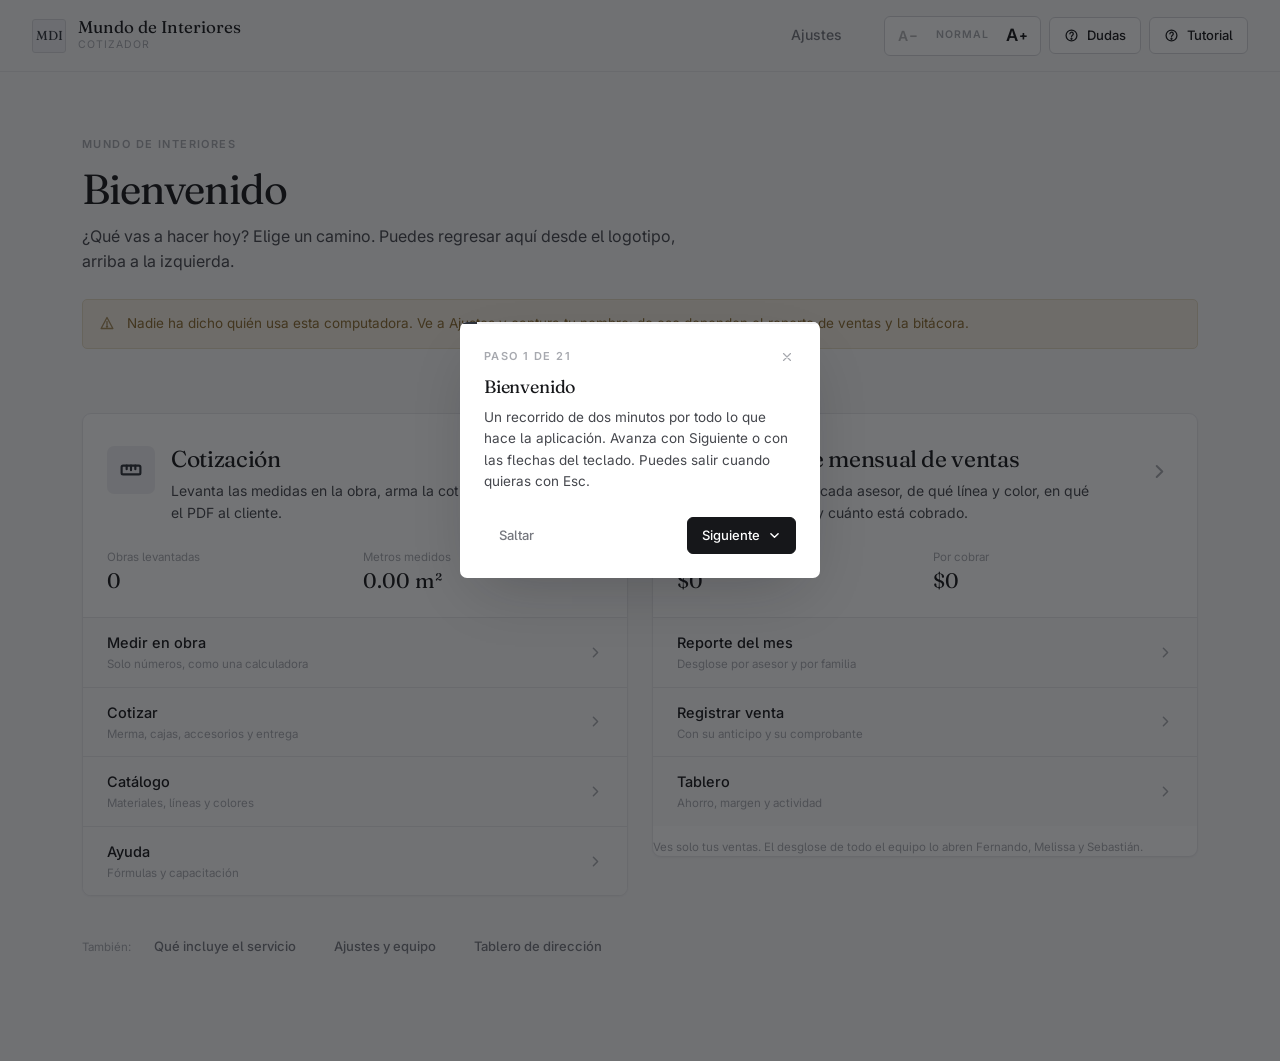
==== commit 9168bd32: "Partida Hunter Douglas en la cotización y el PDF, y pestaña Documentos con visor El producto se conf" ====
--- a/index.html
+++ b/index.html
@@ -13,7 +13,7 @@
   <link rel="stylesheet"
         href="https://fonts.googleapis.com/css2?family=Fraunces:opsz,wght@9..144,300;9..144,400;9..144,500&family=Inter:wght@400;500;600&display=swap">
   <!-- Sube el número de ?v= cada vez que publiques cambios, para saltar la caché del navegador. -->
-  <link rel="stylesheet" href="css/app.css?v=18">
+  <link rel="stylesheet" href="css/app.css?v=20">
 
   <!-- Para que quien mide pueda dejarla en la pantalla de inicio del teléfono
        y se abra a pantalla completa, sin barra de navegador. -->
--- a/css/app.css
+++ b/css/app.css
@@ -712,12 +712,17 @@
 }
 
 /* En teléfono los botones del encabezado bajan debajo del texto, en vez de
-   estrujar la descripción en una columna de cinco palabras. */
+   estrujar la descripción en una columna de cinco palabras.
+   Descendiente ("view header"), no hijo directo ("view > header"): el
+   medidor mete su header un nivel más adentro que el resto de las vistas
+   (pantallaLista envuelve todo en un div sin clase), y con el combinador de
+   hijo directo esta regla nunca lo alcanzaba: el título quedaba en una
+   columna angosta, palabra por palabra. */
 @media (max-width: 620px) {
-  .view > header .row { flex-direction: column; align-items: stretch; }
-  .view > header .row > div[style*="flex:1"] { min-width: 100%; }
-  .view > header .row > .row { justify-content: flex-start; }
-  .view > header .row > .row .btn { flex: 1; }
+  .view header .row { flex-direction: column; align-items: stretch; }
+  .view header .row > div[style*="flex:1"] { min-width: 100%; }
+  .view header .row > .row { justify-content: flex-start; }
+  .view header .row > .row .btn { flex: 1; }
 }
 
 /* ======================================================== texto grande
@@ -1275,3 +1280,36 @@
   .material .btn{flex:1}
 }
 html.texto-mayor .cuarto__mxn{font-size:16px}
+
+/* ======================================================== documentos del proveedor */
+
+.zona-carga {
+  display: flex; flex-direction: column; align-items: center; gap: var(--s3);
+  padding: var(--s6) var(--s5); text-align: center; cursor: pointer;
+  transition: border-color .16s var(--ease), background .16s var(--ease);
+}
+.zona-carga:hover, .zona-carga.is-over { border-color: var(--accent); background: var(--accent-soft); }
+.zona-carga .vacio__icon { margin-bottom: 0; }
+
+.doc {
+  display: flex; align-items: flex-start; gap: var(--s4);
+  padding: var(--s4) var(--s5);
+  border: 1px solid var(--line); border-radius: var(--r3); background: var(--surface);
+}
+.doc__icono {
+  width: 40px; height: 40px; flex: none; display: grid; place-items: center;
+  border-radius: var(--r2); background: var(--surface-3); color: var(--ink-3);
+}
+.doc__cuerpo { flex: 1; min-width: 0; }
+.doc__nombre { font-size: 14.5px; font-weight: 500; overflow: hidden; text-overflow: ellipsis; white-space: nowrap; }
+.doc__meta { font-size: 12px; color: var(--ink-3); margin-top: 3px; }
+.doc__acciones { display: flex; gap: var(--s2); flex: none; flex-wrap: wrap; justify-content: flex-end; }
+.select--sm { padding-top: 6px; padding-bottom: 6px; font-size: 13px; width: auto; }
+
+.visor { width: 100%; height: 76vh; border: 1px solid var(--line); border-radius: 10px; background: var(--surface-2); display: block; }
+
+@media (max-width: 620px) {
+  .doc { flex-wrap: wrap; }
+  .doc__acciones { width: 100%; justify-content: flex-start; }
+  .visor { height: 68vh; }
+}
